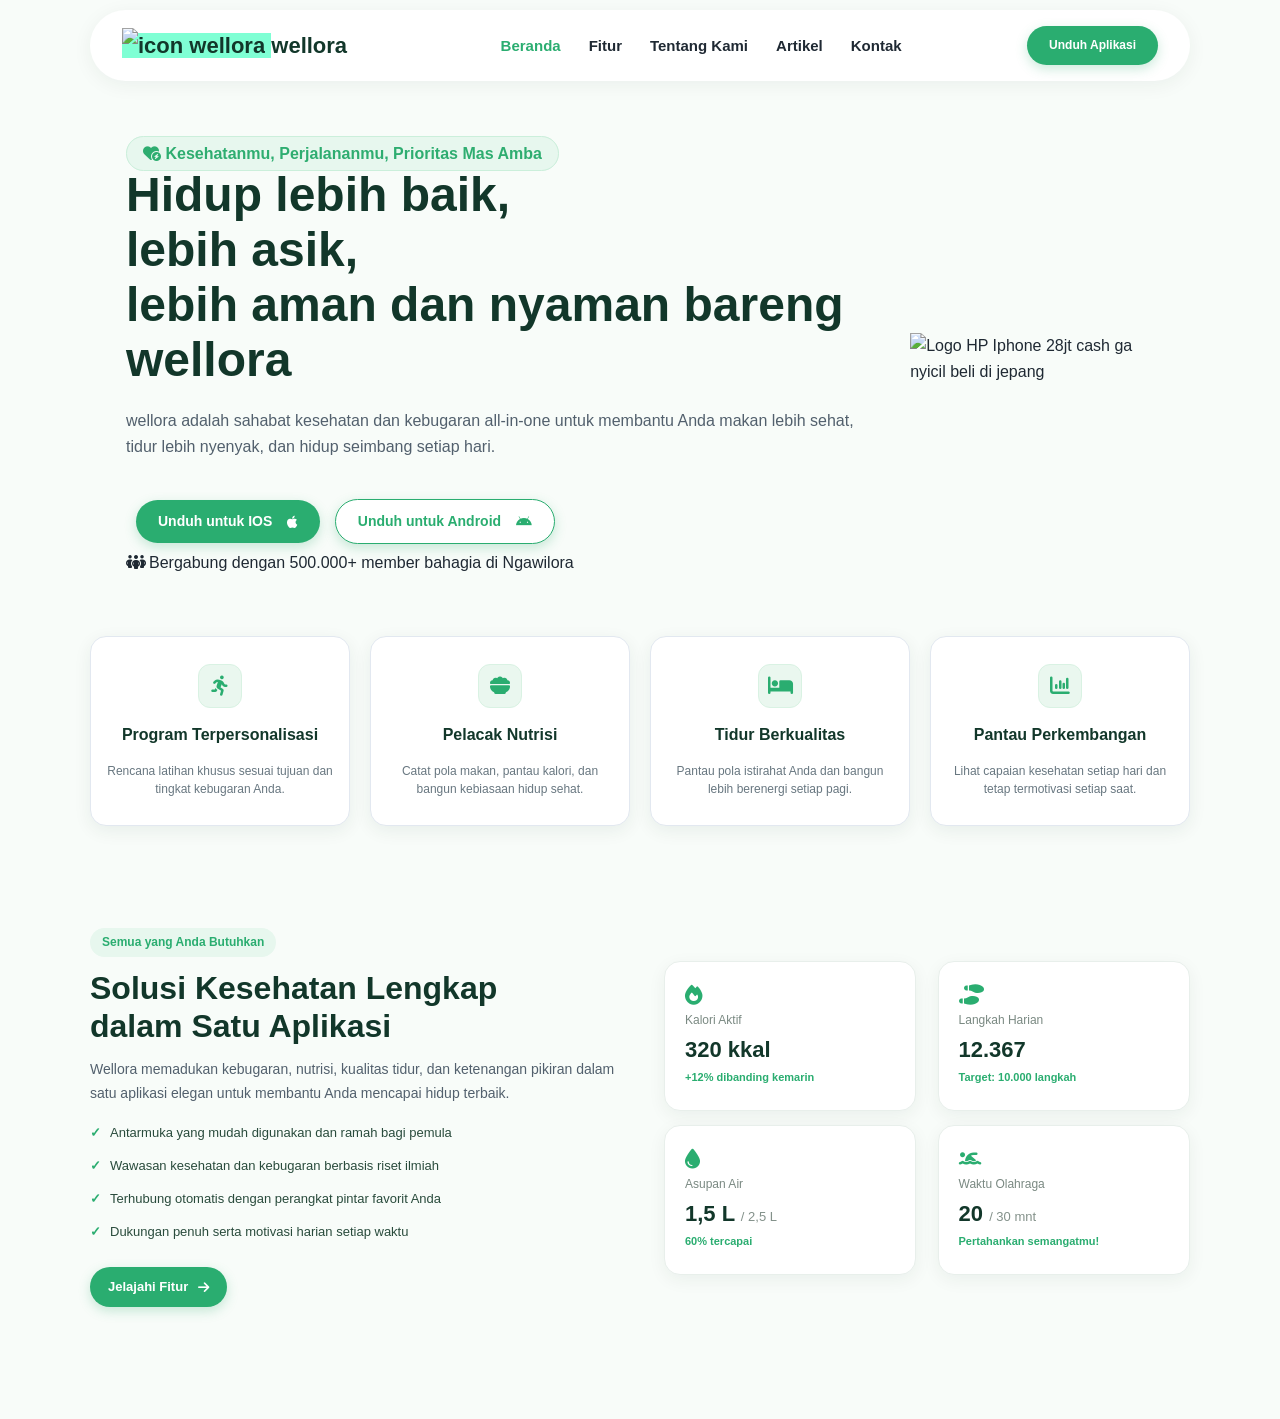
==== index.html @ 47239f1f ";" ====
<!DOCTYPE html>
<html lang="en">
<head>
    <meta charset="UTF-8">
    <meta name="viewport" content="width=device-width, initial-scale=1.0">
    <title>Document</title>
    <link rel="stylesheet" href="style.css">
    <link rel="stylesheet" href="https://cdnjs.cloudflare.com/ajax/libs/font-awesome/6.7.2/css/all.min.css" />
</head>
<body>
    <!--Header-->
    <header>
        <!--Logo-->
        <a href="#" class="nav-logo">
            <span class="nav-logo-icon" style="background-color: aquamarine;">
                <img src=".Assets\logo wellora.png" alt="icon wellora" width="30px" height="30px">
            </span>
            wellora
        <!--Menu-->
        <nav class="nav-menu">
            <a href="#" class="nav-item active">Beranda</a>
            <a href="#" class="nav-item">Fitur</a>
            <a href="#" class="nav-item">Tentang Kami</a>
            <a href="#" class="nav-item">Artikel</a>
            <a href="#" class="nav-item">Kontak</a>
        </nav>
        <!--Tombol-->
        <div class="nav-button">
            <a href="#" class="btn-unduh">Unduh Aplikasi</a>
        </div>
    </header>
    <section class="hero">
        <div class="text-hero">
          
            <span class="ambatubadge"><i class="fa-solid fa-heart-circle-bolt"></i>
                Kesehatanmu, Perjalananmu, Prioritas Mas Amba</span>

                <h1 class="ambatujudul">Hidup lebih baik, <br> lebih asik,<br> lebih aman dan nyaman bareng wellora</h1>

                <p class="ambatudesc">wellora adalah sahabat kesehatan dan kebugaran all-in-one untuk membantu Anda makan lebih sehat, tidur
lebih nyenyak, dan hidup seimbang setiap hari.</p>
        <div class="ambatubutton">
            <a href="#" class="ambatucon">Unduh untuk IOS <i class="fa-brands fa-apple"></i></a> 
            <a href="#" class="ambatuphone">Unduh untuk Android <i class="fa-brands fa-android"></i></a>
        </div>

        <div class="tagline">
            <i class="fa-solid fa-people-group" style="margin-right: 3px;"></i>Bergabung dengan 500.000+ member bahagia di Ngawilora 
        </div>

        </div>

        <div class="gambar-hero">
            <img src=".Assets\mobile.png" alt="Logo HP Iphone 28jt cash ga nyicil beli di jepang" class="gambar">
        </div>
    </section>

    <section class="ambafitur">
        <div class="card">
            <span class="card-icon"><i class="fa-solid fa-person-running" aria-hidden="true"></i></span>
            <h2>Program Terpersonalisasi</h2>
            <p>Rencana latihan khusus sesuai tujuan dan tingkat kebugaran Anda.</p>
        </div>
        <div class="card">
            <span class="card-icon"><i class="fa-solid fa-bowl-food" aria-hidden="true"></i></span>
            <h2>Pelacak Nutrisi</h2>
            <p>Catat pola makan, pantau kalori, dan bangun kebiasaan hidup sehat.</p>
        </div>
        <div class="card">
            <span class="card-icon"><i class="fa-solid fa-bed" aria-hidden="true"></i></span>
            <h2>Tidur Berkualitas</h2>
            <p>Pantau pola istirahat Anda dan bangun lebih berenergi setiap pagi.</p>
        </div>
        <div class="card">
            <span class="card-icon"><i class="fa-solid fa-chart-column" aria-hidden="true"></i></span>
            <h2>Pantau Perkembangan</h2>
            <p>Lihat capaian kesehatan setiap hari dan tetap termotivasi setiap saat.</p>
        </div>
    </section>

    <section class="solusi">
        <div class="solusi-copy">
            <span class="solusi-badge">Semua yang Anda Butuhkan</span>
            <h2>Solusi Kesehatan Lengkap dalam Satu Aplikasi</h2>
            <p class="solusi-desc">Wellora memadukan kebugaran, nutrisi, kualitas tidur, dan ketenangan pikiran dalam satu aplikasi elegan untuk membantu Anda mencapai hidup terbaik.</p>
            <ul class="solusi-list">
                <li>Antarmuka yang mudah digunakan dan ramah bagi pemula</li>
                <li>Wawasan kesehatan dan kebugaran berbasis riset ilmiah</li>
                <li>Terhubung otomatis dengan perangkat pintar favorit Anda</li>
                <li>Dukungan penuh serta motivasi harian setiap waktu</li>
            </ul>
            <a href="#" class="solusi-button">Jelajahi Fitur <i class="fa-solid fa-arrow-right" aria-hidden="true"></i></a>
        </div>
        <div class="amba-grid">
            <article class="amba-card">
                <i class="fa-solid fa-fire"></i>
                <span class="stat-label">Kalori Aktif</span>
                <strong>320 kkal</strong>
                <span class="stat-note">+12% dibanding kemarin</span>
            </article>
            <article class="amba-card">
                <i class="fa-solid fa-shoe-prints stat-icon" aria-hidden="true"></i>
                <span class="stat-label">Langkah Harian</span>
                <strong>12.367</strong>
                <span class="stat-note">Target: 10.000 langkah</span>
            </article>
            <article class="amba-card">
                <i class="fa-solid fa-droplet stat-icon" aria-hidden="true"></i>
                <span class="stat-label">Asupan Air</span>
                <strong>1,5 L <small>/ 2,5 L</small></strong>
                <span class="stat-note">60% tercapai</span>
            </article>
            <article class="amba-card">
                <i class="fa-solid fa-person-swimming stat-icon" aria-hidden="true"></i>
                <span class="stat-label">Waktu Olahraga</span>
                <strong>20 <small>/ 30 mnt</small></strong>
                <span class="stat-note">Pertahankan semangatmu!</span>
            </article>
        </div>
    </section>

    <section class="Tentangkami">

    </section>
</body>
</html>
---- style.css ----
*{
    box-sizing: border-box;
    margin: 0;
    padding: 0;
}

body{
    font-family: 'Segoe UI', Tahoma, Geneva, Verdana, sans-serif;
    background-color: #f8fcf9;
    color: #1f2933;
    line-height: 1.6;
}

header{
    width: 90%;
    max-width: 1100px ;
    background-color: white;
    border-radius: 40px;
    box-shadow: 0 4px 20px rgba(18, 55, 42, 0.06);
    margin: 10px auto 30px auto;;
    display: flex;
    justify-content: space-between;
    padding: 16px 32px;
    align-items: center;
}

.nav-logo {
    font-size: 22px;
    font-weight: 800;
    color: #12372a;
    text-decoration: none;
}

.nav-menu {
    display: flex;
    align-items: center;
    gap: 28px;
}

.nav-item {
    color: #1f2933;
    font-weight: 600;
    font-size: 15px;
    text-decoration: none;
}

.nav-item:hover, .nav-item.active {
    color: #2aad70;
    transition: color 0.2s ease;

}

.btn-unduh {
    background-color: #2aad70;
    padding: 10px 22px;
    border-radius: 25px;
    color: white ;
    text-decoration: none;
    font-weight: 700;
    font-size: 12px;
    display: flex;
    align-items: center;
    box-shadow: 0 4px 12px rgba(46, 173, 112, 0.25);
    
}

.btn-unduh:hover {
    background-color: #248c5a;
    transform: translateY(-2px);
    transition: transform 0.2s ease;
}

.hero {
    display: flex;
    width: 90% ;
    max-width: 1100px ;
    margin: auto;
    padding: 36px;
    justify-content: space-between;
    align-items: center;
    gap: 40px;
    padding-top: 30px;
    padding-bottom: 60px;
    
}



.gambar {
    width: 100%;
    max-width: 480px;
    height: auto;
}

.ambatubadge {
    background-color: #e7f7ee;
    color: #2ead70;
    border-radius: 20px;
    padding: 8px 16px;
    font-weight: 700;
    border: 1px solid #cbefdb;
     
}

.ambatujudul {
    font-weight: 800;
    color: #12372a;
    font-size: 48px;
    line-height: 1.15;
    margin-bottom: 20px;
    
}

.ambatudesc {
    font-size: 16px;
    color: #52606d;
    line-height: 1.65;
    margin-bottom: 30px;
}

.ambatucon {
    background-color: #2aad70;
    padding: 10px 22px;
    border-radius: 25px;
    color: white ;
    text-decoration: none;
    font-weight: 700;
    font-size: 14px;
    align-items: center;
    box-shadow: 0 4px 12px rgba(46, 173, 112, 0.25);
    gap: 15px;
    margin: 10px;
    display: inline-flex;
    transition: background-color 0.2s ease;
}

.ambatucon:hover {
    background-color: #248c5a;
    transform: translateY(-3px);
    box-shadow: 0 7px 16px rgba(46, 173, 112, 0.3);
}

.ambatuphone {
    background-color: white ;
    padding: 10px 22px;
    border-radius: 25px;
    color: #2aad70 ;
    text-decoration: none;
    font-weight: 700;
    font-size: 14px;
    align-items: center;
    box-shadow: 0 4px 12px rgba(46, 173, 112, 0.25);
    border: 1px solid #2aad70;
    gap: 15px;
    display: inline-flex;
    transition: background-color 0.2s ease;
}

.ambatuphone:hover {
    background-color: #cbefdb;
    transform: translateY(-3px);
    box-shadow: 0 7px 16px rgba(46, 173, 112, 0.2);
}

.ambatubutton {
    height: 60px;
    
}

.ambafitur{
    display: flex;
    align-items: center;
    justify-content: center;
    flex-wrap: nowrap;
    gap: 20px;
    width: 90%;
    max-width: 1100px;
    margin: 0 auto 60px;
}

.card {
    display: flex;
  flex-direction: column;
  align-items: center;
  justify-content: center;
  width: 25%;
  min-height: 190px;
  padding: 20px 16px;
  background-color: #ffffff;
  border: 1px solid #e2e8f0;
  border-radius: 16px;
  box-shadow: 0 5px 18px rgba(18, 55, 42, 0.07);
  gap: 16px;
  color: #12372a;
  text-align: center;
  transition: transform 0.2s ease;
}

.card:hover{
    background-color: #ffffff;
    transform: translateY(-4px);
    box-shadow: 0 10px 24px rgba(18, 55, 42, 0.12);
}

.card h2 {
    font-size: 16px;
    line-height: 1.35;
}

.card p {
    color: #687780;
    font-size: 12px;
    line-height: 1.5;
}

.card-icon {
    display: grid;
    place-items: center;
    width: 44px;
    height: 44px;
    border: 1px solid #d9f2e3;
    border-radius: 12px;
    color: #2aad70;
    font-size: 20px;
    background-color: #eaf7ef;
}

.solusi {
    display: flex;
    justify-content: space-between;
    align-items: center;
    gap: 48px;
    width: 90%;
    max-width: 1100px;
    margin: 0 auto 70px;
    padding: 42px 0;
}

.solusi-copy {
    width: 48%;
}

.solusi-badge {
    display: inline-block;
    margin-bottom: 12px;
    padding: 5px 12px;
    border-radius: 20px;
    background: #e7f7ee;
    color: #2aad70;
    font-size: 12px;
    font-weight: 700;
}

.solusi-copy h2 {
    max-width: 480px;
    margin-bottom: 12px;
    color: #12372a;
    font-size: 32px;
    line-height: 1.2;
}

.solusi-desc {
    margin-bottom: 18px;
    color: #52606d;
    font-size: 14px;
    line-height: 1.7;
}

.solusi-list {
    display: flex;
    flex-direction: column;
    gap: 12px;
    margin-bottom: 24px;
    padding: 0;
    color: #294b3c;
    font-size: 13px;
    list-style: none;
}

.solusi-list li::before {
    content: "✓";
    margin-right: 9px;
    color: #2aad70;
    font-weight: 800;
}

.solusi-button {
    display: inline-flex;
    align-items: center;
    gap: 10px;
    padding: 10px 18px;
    border-radius: 24px;
    background: #2aad70;
    box-shadow: 0 4px 12px rgba(46, 173, 112, 0.25);
    color: #fff;
    font-size: 13px;
    font-weight: 700;
    text-decoration: none;
    transition: background-color 0.2s ease, transform 0.2s ease;
}

.solusi-button:hover {
    transform: translateY(-2px);
    background: #248c5a;
}

.amba-grid {
    display: flex;
    flex-wrap: wrap;
    justify-content: space-between;
    gap: 14px;
    width: 48%;
}

.amba-card {
    display: flex;
    min-height: 150px;
    flex-direction: column;
    align-items: flex-start;
    justify-content: center;
    gap: 6px;
    padding: 20px;
    border: 1px solid #e8efeb;
    border-radius: 16px;
    background: #fff;
    box-shadow: 0 5px 18px rgba(18, 55, 42, 0.06);
    width: 48%;
    color: #7a8982;
    font-size: 12px;
    transition: transform 0.2s ease;
}

.amba-card i {
    color: #2aad70;
    font-size: 20px;
}

.amba-card strong {
    color: #12372a;
    font-size: 22px;
    line-height: 1.25;
}

.amba-card strong small {
    color: #83918a;
    font-size: 13px;
    font-weight: 500;
}

.amba-card strong + span {
    color: #2aad70;
    font-size: 11px;
    font-weight: 600;
}

.amba-card:hover {
    background-color: #ffffff;
    transform: translateY(-4px);
    box-shadow: 0 10px 24px rgba(18, 55, 42, 0.12);
}
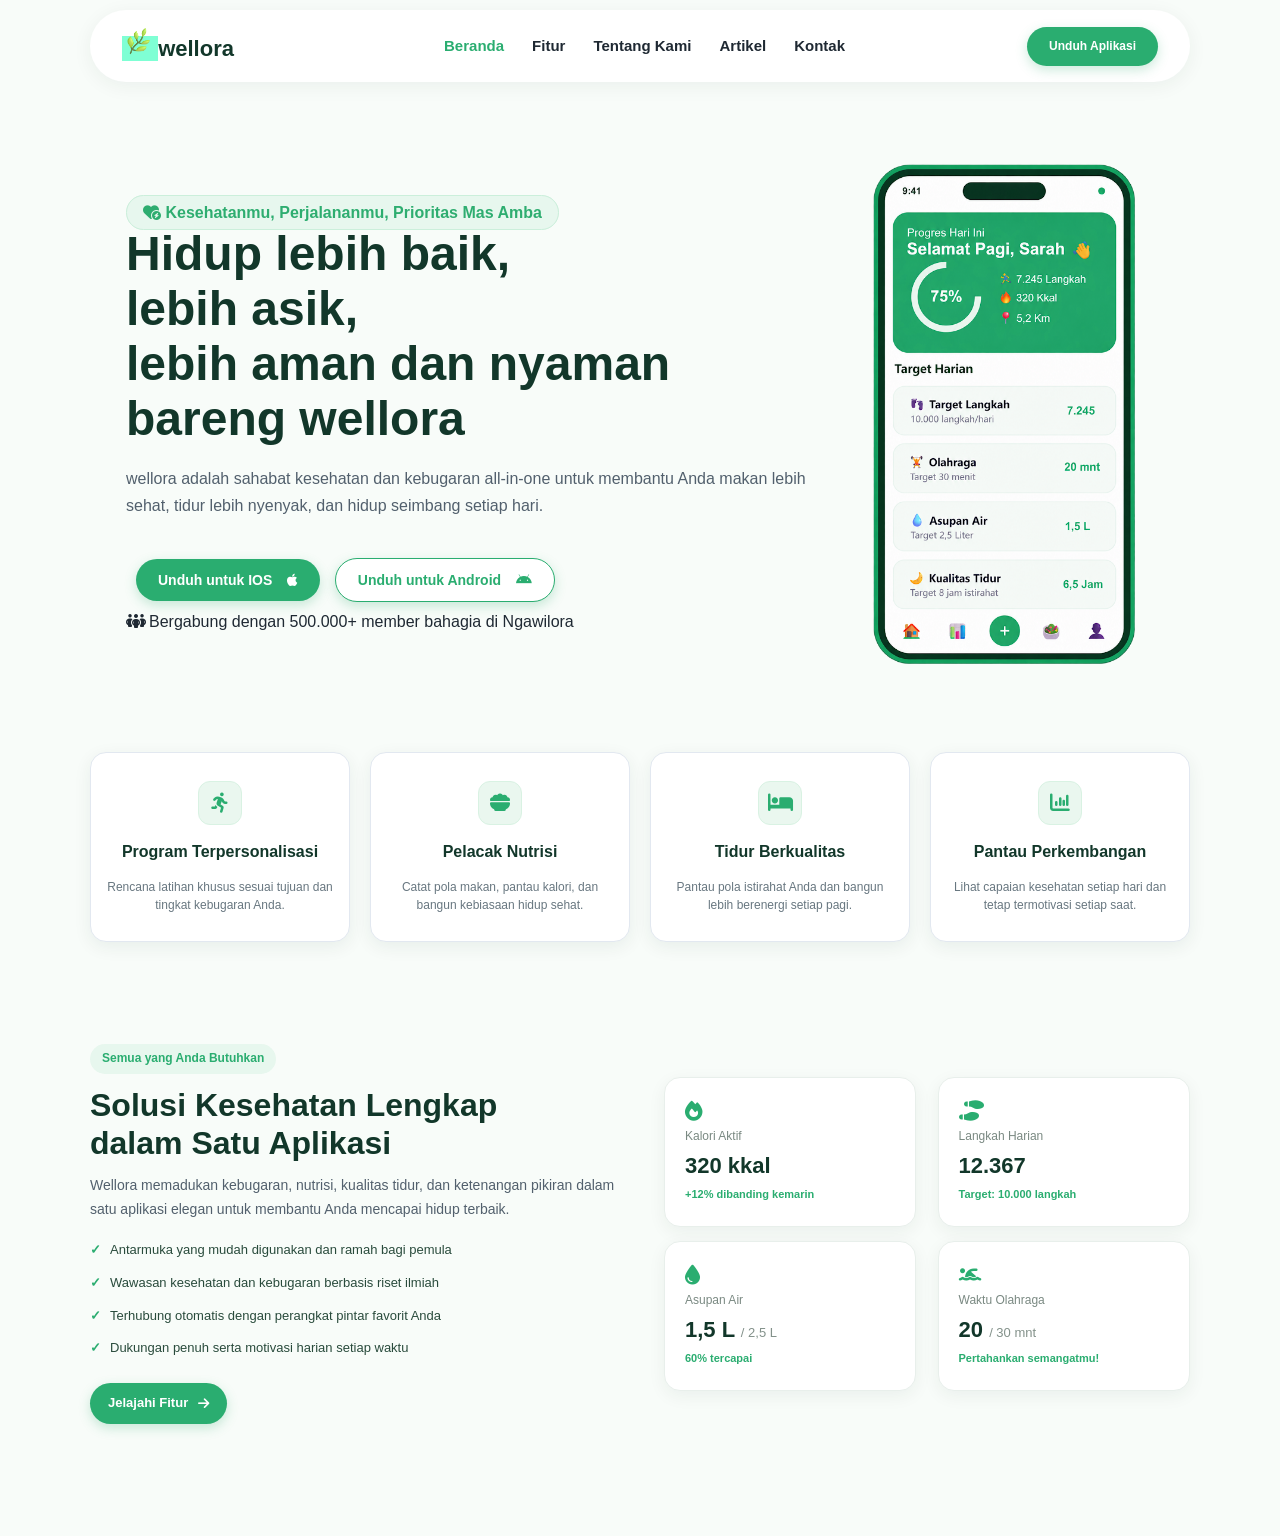
==== commit 613e2bc2: ";" ====
--- a/index.html
+++ b/index.html
@@ -13,7 +13,7 @@
         <!--Logo-->
         <a href="#" class="nav-logo">
             <span class="nav-logo-icon" style="background-color: aquamarine;">
-                <img src=".Assets\logo wellora.png" alt="icon wellora" width="30px" height="30px">
+                <img src="Assets\logo wellora.png" alt="icon wellora" width="30px" height="30px">
             </span>
             wellora
         <!--Menu-->
@@ -51,7 +51,7 @@
         </div>
 
         <div class="gambar-hero">
-            <img src=".Assets\mobile.png" alt="Logo HP Iphone 28jt cash ga nyicil beli di jepang" class="gambar">
+            <img src="Assets\mobile.png" alt="Logo HP Iphone 28jt cash ga nyicil beli di jepang" class="gambar">
         </div>
     </section>
 
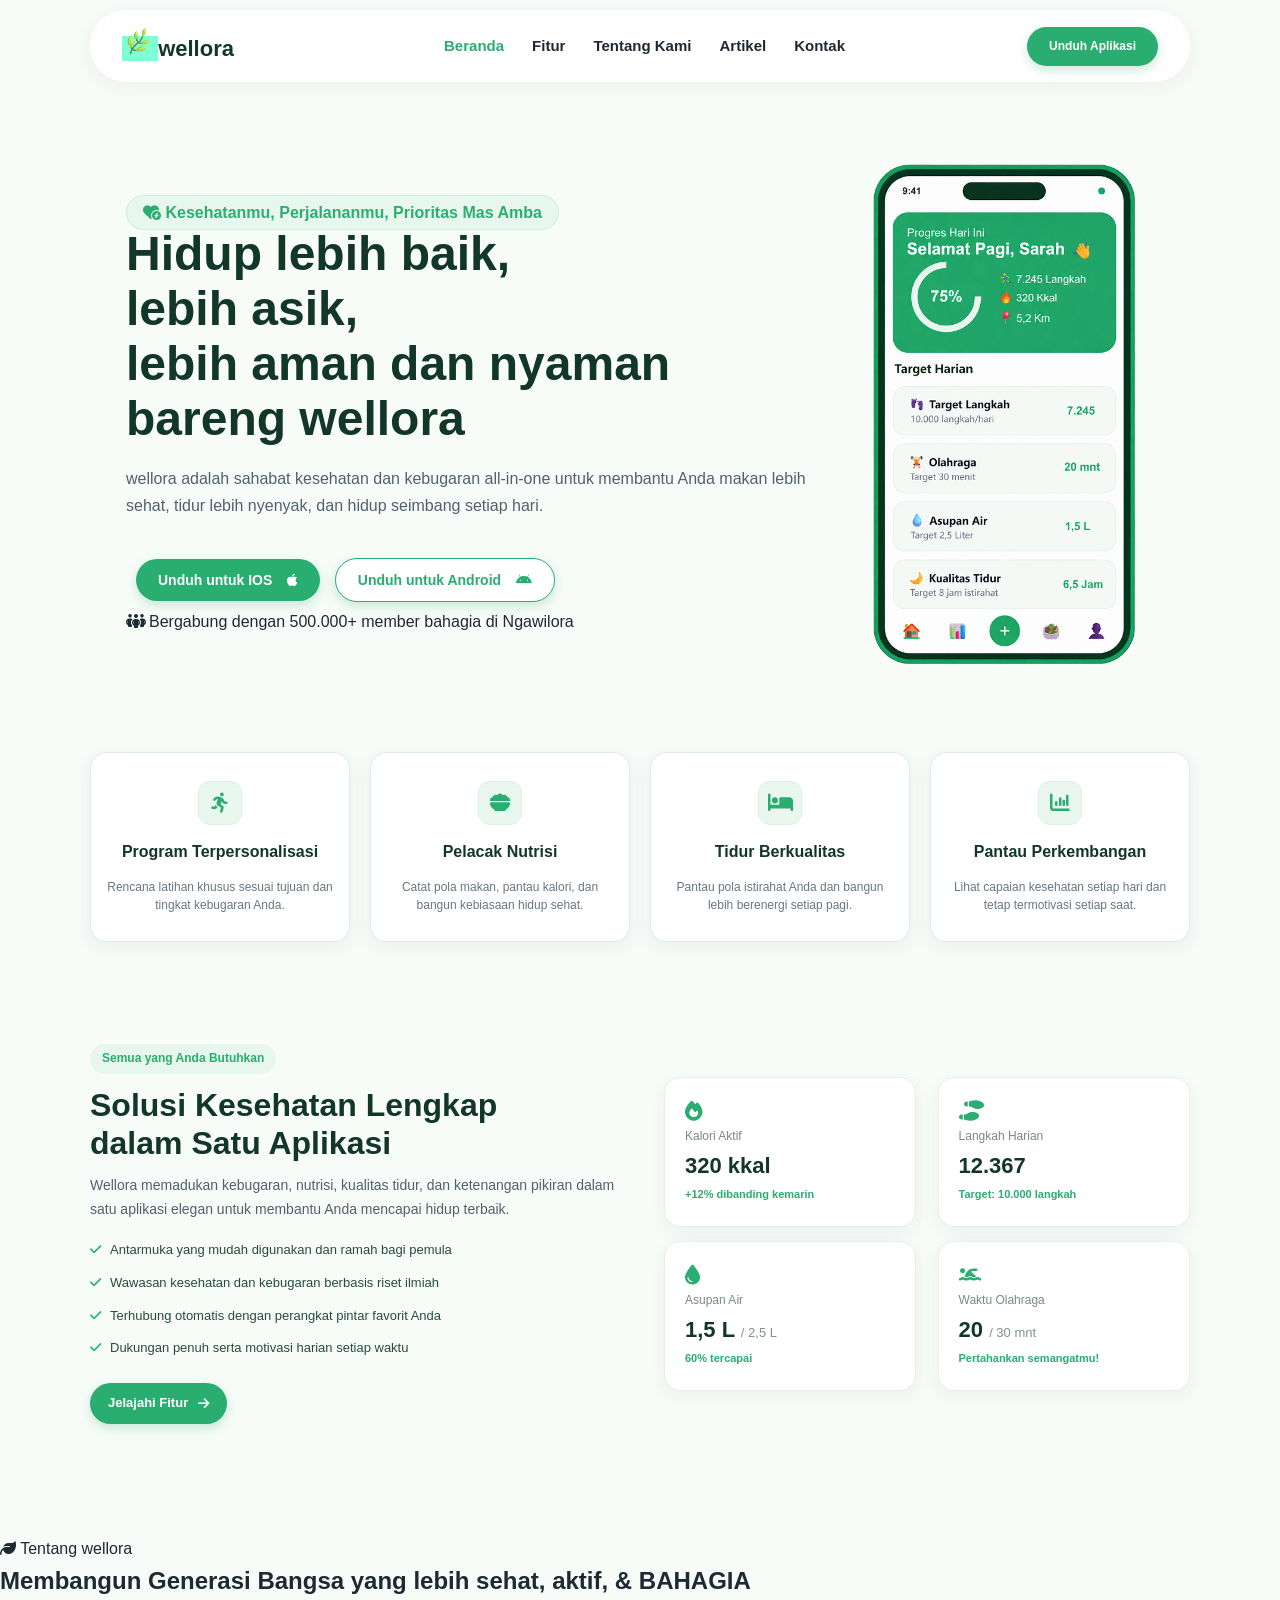
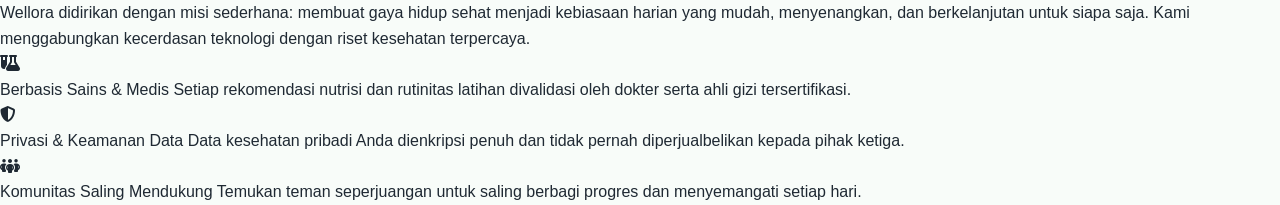
==== commit ed61be3c: ";" ====
--- a/index.html
+++ b/index.html
@@ -84,10 +84,10 @@
             <h2>Solusi Kesehatan Lengkap dalam Satu Aplikasi</h2>
             <p class="solusi-desc">Wellora memadukan kebugaran, nutrisi, kualitas tidur, dan ketenangan pikiran dalam satu aplikasi elegan untuk membantu Anda mencapai hidup terbaik.</p>
             <ul class="solusi-list">
-                <li>Antarmuka yang mudah digunakan dan ramah bagi pemula</li>
-                <li>Wawasan kesehatan dan kebugaran berbasis riset ilmiah</li>
-                <li>Terhubung otomatis dengan perangkat pintar favorit Anda</li>
-                <li>Dukungan penuh serta motivasi harian setiap waktu</li>
+                <li><i class="fa-solid fa-check"></i>Antarmuka yang mudah digunakan dan ramah bagi pemula</li>
+                <li><i class="fa-solid fa-check"></i>Wawasan kesehatan dan kebugaran berbasis riset ilmiah</li>
+                <li><i class="fa-solid fa-check"></i>Terhubung otomatis dengan perangkat pintar favorit Anda</li>
+                <li><i class="fa-solid fa-check"></i>Dukungan penuh serta motivasi harian setiap waktu</li>
             </ul>
             <a href="#" class="solusi-button">Jelajahi Fitur <i class="fa-solid fa-arrow-right" aria-hidden="true"></i></a>
         </div>
@@ -119,8 +119,45 @@
         </div>
     </section>
 
-    <section class="Tentangkami">
+    <section class="about">
+        <div class="about-kiri">
+            <span class="badge">
+               <i class="fa-solid fa-leaf"></i> Tentang wellora
+            </span>
+            <h2 class="about-title">Membangun Generasi Bangsa yang lebih sehat, aktif, & BAHAGIA</h2>
+            <p class="desc">Wellora didirikan dengan misi sederhana: membuat gaya hidup sehat menjadi kebiasaan harian yang mudah, menyenangkan, dan berkelanjutan untuk siapa saja. Kami menggabungkan kecerdasan teknologi dengan riset kesehatan terpercaya. </p>
+            <div class="about-values">
+                <div class="value-item">
+                    <div class="value-icon"><i class="fa-solid fa-flask-vial"></i></div>
+                    <div class="value-text">
+                        Berbasis Sains & Medis
+Setiap rekomendasi nutrisi dan rutinitas latihan divalidasi oleh dokter serta ahli gizi tersertifikasi.
 
+                    </div>
+                </div>
+
+                <!--2-->
+                 <div class="value-item">
+                    <div class="value-icon"><i class="fa-solid fa-shield-halved"></i></i></div>
+                    <div class="value-text">
+                        Privasi & Keamanan Data
+Data kesehatan pribadi Anda dienkripsi penuh dan tidak pernah diperjualbelikan kepada pihak
+                        ketiga.
+                    </div>
+                </div>
+
+                 <!--3-->
+                 <div class="value-item">
+                    <div class="value-icon"><i class="fa-solid fa-people-group"></i></i></div>
+                    <div class="value-text">
+                        Komunitas Saling Mendukung
+Temukan teman seperjuangan untuk saling berbagi progres dan menyemangati setiap hari.
+                    </div>
+                </div>
+
+            </div>
+        </div>
+        <div class="about-kanan"></div>
     </section>
 </body>
 </html>
--- a/style.css
+++ b/style.css
@@ -277,8 +277,7 @@
     list-style: none;
 }
 
-.solusi-list li::before {
-    content: "✓";
+.solusi-list i {
     margin-right: 9px;
     color: #2aad70;
     font-weight: 800;
@@ -359,6 +358,8 @@
     box-shadow: 0 10px 24px rgba(18, 55, 42, 0.12);
 }
 
-
-
-
+.value-item {
+    
+}
+
+
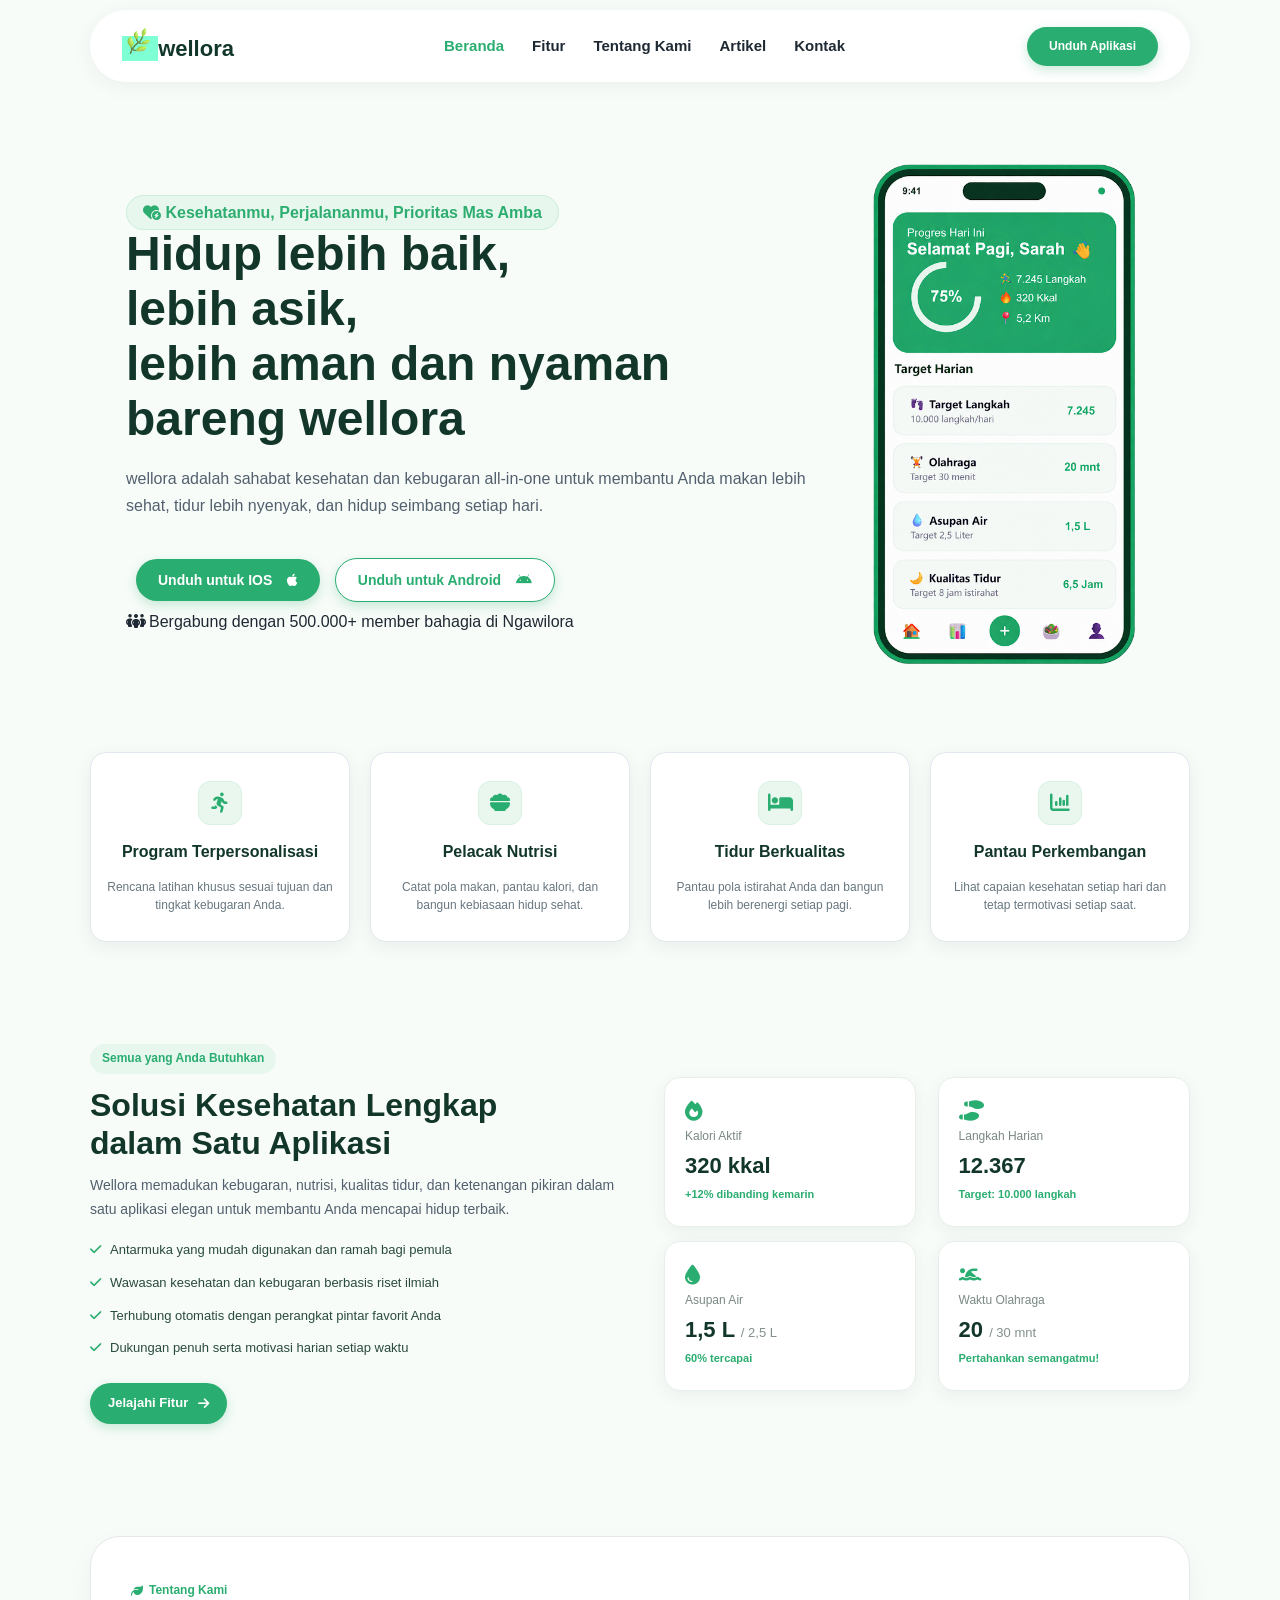
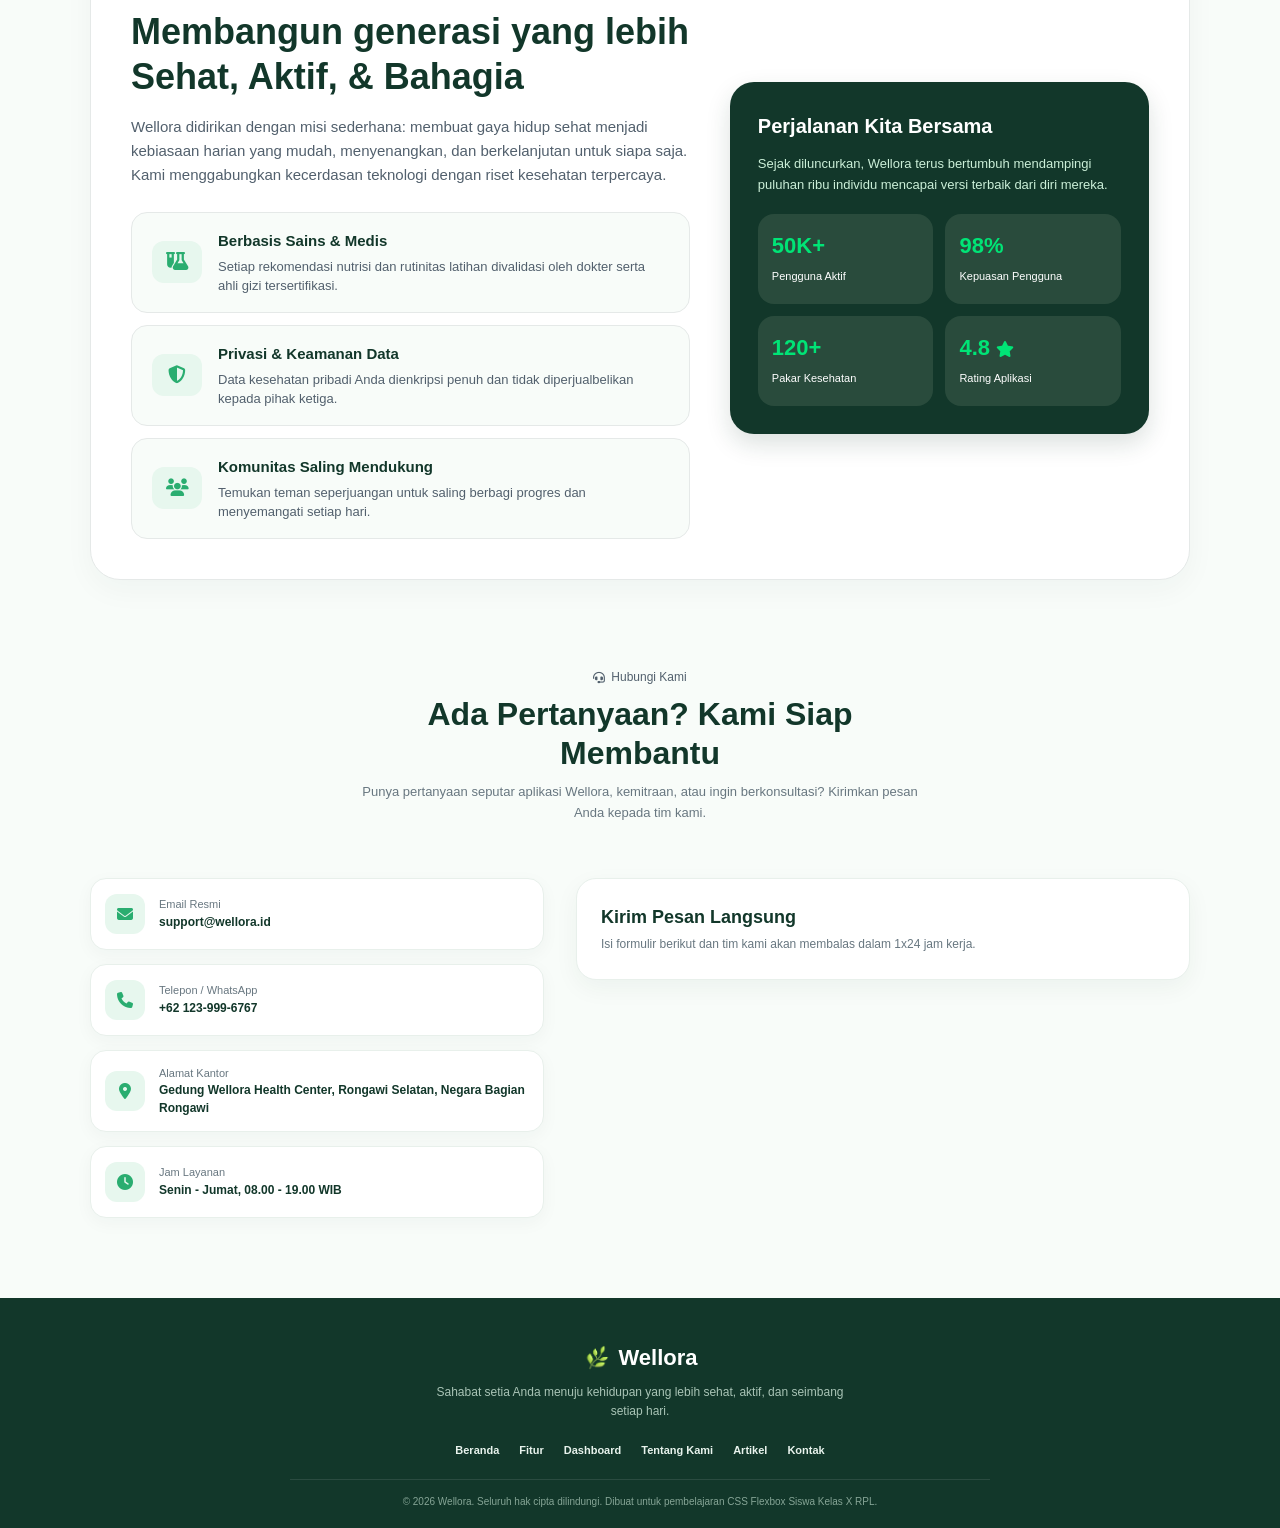
==== commit b57dff80: ":" ====
--- a/index.html
+++ b/index.html
@@ -121,43 +121,108 @@
 
     <section class="about">
         <div class="about-kiri">
-            <span class="badge">
-               <i class="fa-solid fa-leaf"></i> Tentang wellora
+            <span class="about-badge">
+                <i class="fa-solid fa-leaf" aria-hidden="true"></i> Tentang Kami
             </span>
-            <h2 class="about-title">Membangun Generasi Bangsa yang lebih sehat, aktif, & BAHAGIA</h2>
-            <p class="desc">Wellora didirikan dengan misi sederhana: membuat gaya hidup sehat menjadi kebiasaan harian yang mudah, menyenangkan, dan berkelanjutan untuk siapa saja. Kami menggabungkan kecerdasan teknologi dengan riset kesehatan terpercaya. </p>
+            <h2 class="about-title">Membangun generasi yang lebih Sehat, Aktif, &amp; Bahagia</h2>
+            <p class="about-desc">
+                Wellora didirikan dengan misi sederhana: membuat gaya hidup sehat menjadi kebiasaan harian yang mudah, menyenangkan, dan berkelanjutan untuk siapa saja. Kami menggabungkan kecerdasan teknologi dengan riset kesehatan terpercaya.
+            </p>
             <div class="about-values">
                 <div class="value-item">
-                    <div class="value-icon"><i class="fa-solid fa-flask-vial"></i></div>
+                    <div class="value-icon"><i class="fa-solid fa-flask-vial" aria-hidden="true"></i></div>
                     <div class="value-text">
-                        Berbasis Sains & Medis
-Setiap rekomendasi nutrisi dan rutinitas latihan divalidasi oleh dokter serta ahli gizi tersertifikasi.
-
-                    </div>
-                </div>
-
-                <!--2-->
-                 <div class="value-item">
-                    <div class="value-icon"><i class="fa-solid fa-shield-halved"></i></i></div>
+                        <div class="value-title">Berbasis Sains &amp; Medis</div>
+                        <div class="value-desc">Setiap rekomendasi nutrisi dan rutinitas latihan divalidasi oleh dokter serta ahli gizi tersertifikasi.</div>
+                    </div>
+                </div>
+                <div class="value-item">
+                    <div class="value-icon"><i class="fa-solid fa-shield-halved" aria-hidden="true"></i></div>
                     <div class="value-text">
-                        Privasi & Keamanan Data
-Data kesehatan pribadi Anda dienkripsi penuh dan tidak pernah diperjualbelikan kepada pihak
-                        ketiga.
-                    </div>
-                </div>
-
-                 <!--3-->
-                 <div class="value-item">
-                    <div class="value-icon"><i class="fa-solid fa-people-group"></i></i></div>
+                        <div class="value-title">Privasi &amp; Keamanan Data</div>
+                        <div class="value-desc">Data kesehatan pribadi Anda dienkripsi penuh dan tidak diperjualbelikan kepada pihak ketiga.</div>
+                    </div>
+                </div>
+                <div class="value-item">
+                    <div class="value-icon"><i class="fa-solid fa-users" aria-hidden="true"></i></div>
                     <div class="value-text">
-                        Komunitas Saling Mendukung
-Temukan teman seperjuangan untuk saling berbagi progres dan menyemangati setiap hari.
-                    </div>
-                </div>
-
-            </div>
-        </div>
-        <div class="about-kanan"></div>
-    </section>
+                        <div class="value-title">Komunitas Saling Mendukung</div>
+                        <div class="value-desc">Temukan teman seperjuangan untuk saling berbagi progres dan menyemangati setiap hari.</div>
+                    </div>
+                </div>
+            </div>
+        </div>
+        <div class="about-kanan">
+            <div class="box-about-kanan">
+                <h2 class="title-about-kanan">Perjalanan Kita Bersama</h2>
+                <p class="desc-about-kanan">Sejak diluncurkan, Wellora terus bertumbuh mendampingi puluhan ribu individu mencapai versi terbaik dari diri mereka.</p>
+                <div class="card-about-kanan">
+                    <div class="card-item">
+                        <div class="card-title">50K+</div>
+                        <div class="card-desc">Pengguna Aktif</div>
+                    </div>
+                    <div class="card-item">
+                        <div class="card-title">98%</div>
+                        <div class="card-desc">Kepuasan Pengguna</div>
+                    </div>
+                    <div class="card-item">
+                        <div class="card-title">120+</div>
+                        <div class="card-desc">Pakar Kesehatan</div>
+                    </div>
+                    <div class="card-item">
+                        <div class="card-title">4.8 <i class="fa-solid fa-star" aria-hidden="true"></i></div>
+                        <div class="card-desc">Rating Aplikasi</div>
+                    </div>
+                </div>
+            </div>
+        </div>
+    </section>
+
+    <section class="hubungi-kami" id="hubungi-kami">
+        <div class="contact-heading">
+            <span class="contact-badge"><i class="fa-solid fa-headset" aria-hidden="true"></i> Hubungi Kami</span>
+            <h2>Ada Pertanyaan? Kami Siap Membantu</h2>
+            <p>Punya pertanyaan seputar aplikasi Wellora, kemitraan, atau ingin berkonsultasi? Kirimkan pesan Anda kepada tim kami.</p>
+        </div>
+
+        <div class="contact-content">
+            <div class="contact-list">
+                <div class="contact-card">
+                    <span class="contact-icon"><i class="fa-solid fa-envelope" aria-hidden="true"></i></span>
+                    <div><span class="contact-label">Email Resmi</span><strong>support@wellora.id</strong></div>
+                </div>
+                <div class="contact-card">
+                    <span class="contact-icon"><i class="fa-solid fa-phone" aria-hidden="true"></i></span>
+                    <div><span class="contact-label">Telepon / WhatsApp</span><strong>+62 123-999-6767</strong></div>
+                </div>
+                <div class="contact-card">
+                    <span class="contact-icon"><i class="fa-solid fa-location-dot" aria-hidden="true"></i></span>
+                    <div><span class="contact-label">Alamat Kantor</span><strong>Gedung Wellora Health Center, Rongawi Selatan, Negara Bagian Rongawi</strong></div>
+                </div>
+                <div class="contact-card">
+                    <span class="contact-icon"><i class="fa-solid fa-clock" aria-hidden="true"></i></span>
+                    <div><span class="contact-label">Jam Layanan</span><strong>Senin - Jumat, 08.00 - 19.00 WIB</strong></div>
+                </div>
+            </div>
+
+            <div class="contact-form">
+                <h3>Kirim Pesan Langsung</h3>
+                <p>Isi formulir berikut dan tim kami akan membalas dalam 1x24 jam kerja.</p>
+            </div>
+        </div>
+    </section>
+    <footer class="site-footer">
+        <div class="footer-brand"><img src="Assets/logo wellora.png" alt="Logo Wellora"> Wellora</div>
+        <p class="footer-tagline">Sahabat setia Anda menuju kehidupan yang lebih sehat, aktif, dan seimbang setiap hari.</p>
+        <nav class="footer-nav" aria-label="Navigasi footer">
+            <button type="button">Beranda</button>
+            <button type="button">Fitur</button>
+            <button type="button">Dashboard</button>
+            <button type="button">Tentang Kami</button>
+            <button type="button">Artikel</button>
+            <button type="button">Kontak</button>
+        </nav>
+        <div class="footer-copyright">© 2026 Wellora. Seluruh hak cipta dilindungi. Dibuat untuk pembelajaran CSS Flexbox Siswa Kelas X RPL.</div>
+    </footer>
 </body>
 </html>
--- a/style.css
+++ b/style.css
@@ -70,7 +70,7 @@
     transition: transform 0.2s ease;
 }
 
-.hero {
+.hero , .about{
     display: flex;
     width: 90% ;
     max-width: 1100px ;
@@ -358,8 +358,377 @@
     box-shadow: 0 10px 24px rgba(18, 55, 42, 0.12);
 }
 
+.about {
+    display: flex;
+    align-items: center;
+    justify-content: space-between;
+    gap: 40px;
+    width: 90%;
+    max-width: 1100px;
+    margin: 0 auto 60px;
+    padding: 40px;
+    border: 1px solid #e5e9e8;
+    border-radius: 30px;
+    background: #ffffff;
+    box-shadow: 0 10px 30px rgba(18, 55, 42, 0.04);
+}
+
+.about-kiri {
+    flex: 1.2;
+    min-width: 0;
+}
+
+.about-badge {
+    display: inline-flex;
+    align-items: center;
+    gap: 6px;
+    margin-bottom: 8px;
+    color: #2aad70;
+    font-size: 12px;
+    font-weight: 700;
+}
+
+.about-title {
+    margin-bottom: 16px;
+    color: #12372a;
+    font-size: 36px;
+    font-weight: 800;
+    line-height: 1.25;
+}
+
+.about-desc {
+    margin-bottom: 25px;
+    color: #52606d;
+    font-size: 15px;
+    line-height: 1.6;
+}
+
+.about-values {
+    display: flex;
+    flex-direction: column;
+    gap: 12px;
+}
+
 .value-item {
-    
-}
-
-
+    display: flex;
+    align-items: center;
+    gap: 16px;
+    padding: 16px 20px;
+    border: 1px solid #e5e9e8;
+    border-radius: 16px;
+    background: #f8fcf9;
+}
+
+.value-icon {
+    display: flex;
+    flex: 0 0 50px;
+    width: 50px;
+    height: 42px;
+    align-items: center;
+    justify-content: center;
+    border-radius: 12px;
+    background: #e7f7ee;
+    color: #2aad70;
+    font-size: 18px;
+}
+
+.value-text {
+    min-width: 0;
+}
+
+.value-title {
+    margin-bottom: 4px;
+    color: #12372a;
+    font-size: 15px;
+    font-weight: 700;
+}
+
+.value-desc {
+    padding-bottom: 0;
+    color: #52606d;
+    font-size: 13px;
+    line-height: 1.5;
+}
+
+.about-kanan {
+    flex: 0.9;
+    min-width: 0;
+}
+
+.box-about-kanan {
+    padding: 28px;
+    border-radius: 24px;
+    background: #12372a;
+    box-shadow: 0 10px 25px rgba(18, 55, 42, 0.15);
+    color: #ffffff;
+}
+
+.title-about-kanan {
+    margin-bottom: 12px;
+    font-size: 20px;
+    font-weight: 800;
+}
+
+.desc-about-kanan {
+    margin-bottom: 18px;
+    color: #cbefd8;
+    font-size: 13px;
+    line-height: 1.6;
+}
+
+.card-about-kanan {
+    display: grid;
+    grid-template-columns: repeat(2, minmax(0, 1fr));
+    gap: 12px;
+}
+
+.card-item {
+    min-height: 90px;
+    padding: 14px;
+    border-radius: 16px;
+    background: #294b3c;
+    transition: transform 0.2s ease, background-color 0.2s ease, box-shadow 0.2s ease;
+}
+
+.card-item:hover {
+    transform: translateY(-4px);
+    background: #315c49;
+    box-shadow: 0 8px 18px rgba(0, 0, 0, 0.16);
+}
+
+.card-title {
+    margin-bottom: 5px;
+    color: #00e476;
+    font-size: 22px;
+    font-weight: 800;
+}
+
+.card-title .fa-star {
+    font-size: 16px;
+}
+
+.card-desc {
+    color: #ffffff;
+    font-size: 11px;
+}
+
+.hubungi-kami {
+    width: 90%;
+    max-width: 1100px;
+    margin: 20px auto 80px;
+    padding: 24px 0 0;
+}
+
+.contact-heading {
+    max-width: 580px;
+    margin: 0 auto 54px;
+    text-align: center;
+}
+
+.contact-badge {
+    display: inline-flex;
+    align-items: center;
+    gap: 6px;
+    margin-bottom: 8px;
+    color: #52606d;
+    font-size: 12px;
+}
+
+.contact-heading h2 {
+    margin-bottom: 10px;
+    color: #12372a;
+    font-size: 32px;
+    font-weight: 800;
+    line-height: 1.2;
+}
+
+.contact-heading p {
+    color: #687780;
+    font-size: 13px;
+    line-height: 1.6;
+}
+
+.contact-content {
+    display: grid;
+    grid-template-columns: 0.85fr 1.15fr;
+    align-items: start;
+    gap: 32px;
+}
+
+.contact-list {
+    display: flex;
+    flex-direction: column;
+    gap: 14px;
+}
+
+.contact-card {
+    display: flex;
+    min-height: 72px;
+    align-items: center;
+    gap: 14px;
+    padding: 14px;
+    border: 1px solid #e8f0eb;
+    border-radius: 16px;
+    background: #ffffff;
+    box-shadow: 0 5px 18px rgba(18, 55, 42, 0.04);
+}
+
+.contact-icon {
+    display: grid;
+    flex: 0 0 40px;
+    width: 40px;
+    height: 40px;
+    place-items: center;
+    border-radius: 12px;
+    background: #e7f7ee;
+    color: #2aad70;
+}
+
+.contact-card div {
+    display: flex;
+    min-width: 0;
+    flex-direction: column;
+}
+
+.contact-label {
+    color: #687780;
+    font-size: 11px;
+}
+
+.contact-card strong {
+    color: #12372a;
+    font-size: 12px;
+    line-height: 1.45;
+}
+
+.contact-form {
+    display: flex;
+    flex-direction: column;
+    gap: 14px;
+    padding: 24px;
+    border: 1px solid #e8f0eb;
+    border-radius: 20px;
+    background: #ffffff;
+    box-shadow: 0 8px 24px rgba(18, 55, 42, 0.05);
+}
+
+.contact-form h3 {
+    margin-bottom: -10px;
+    color: #12372a;
+    font-size: 18px;
+}
+
+.contact-form p {
+    color: #687780;
+    font-size: 12px;
+}
+
+.contact-form label {
+    display: flex;
+    flex-direction: column;
+    gap: 6px;
+    color: #12372a;
+    font-size: 11px;
+    font-weight: 700;
+}
+
+.form-row {
+    display: grid;
+    grid-template-columns: repeat(2, minmax(0, 1fr));
+    gap: 12px;
+}
+.contact-form textarea {
+    width: 100%;
+    padding: 11px 12px;
+    border: 1px solid #e5eee8;
+    border-radius: 10px;
+    outline: none;
+    background: #f8fcf9;
+    color: #1f2933;
+    font-size: 11px;
+    font-weight: 400;
+}
+
+.contact-form {
+    min-height: 96px;
+    resize: vertical;
+}
+
+.contact-form button {
+    display: flex;
+    min-height: 42px;
+    align-items: center;
+    justify-content: center;
+    gap: 8px;
+    border: 0;
+    border-radius: 24px;
+    background: #2aad70;
+    box-shadow: 0 2px 12px rgba(46, 173, 112, 0.25);
+    color: #ffffff;
+    font-size: 12px;
+    font-weight: 700;
+    transition: background-color 0.2s ease, transform 0.2s ease;
+}
+
+.contact-form button:hover {
+    transform: translateY(-2px);
+    background: #248c5a;
+}
+
+.site-footer {
+    padding: 42px 5% 18px;
+    background: #12372a;
+    color: #ffffff;
+    text-align: center;
+}
+
+.footer-brand {
+    display: flex;
+    align-items: center;
+    justify-content: center;
+    gap: 8px;
+    margin-bottom: 8px;
+    font-size: 22px;
+    font-weight: 800;
+}
+
+.footer-brand img {
+    width: 28px;
+    height: 28px;
+    object-fit: contain;
+}
+
+.footer-tagline {
+    max-width: 420px;
+    margin: 0 auto 20px;
+    color: #a9c4b6;
+    font-size: 12px;
+}
+
+.footer-nav {
+    display: flex;
+    flex-wrap: wrap;
+    justify-content: center;
+    gap: 20px;
+    margin-bottom: 20px;
+}
+
+.footer-nav button {
+    padding: 0;
+    border: 0;
+    background: none;
+    color: #e8f3ed;
+    cursor: default;
+    font: inherit;
+    font-size: 11px;
+    font-weight: 600;
+}
+.footer-copyright {
+    max-width: 700px;
+    margin: 0 auto;
+    padding-top: 14px;
+    border-top: 1px solid rgba(255, 255, 255, 0.1);
+    color: #86a596;
+    font-size: 10px;
+}
+
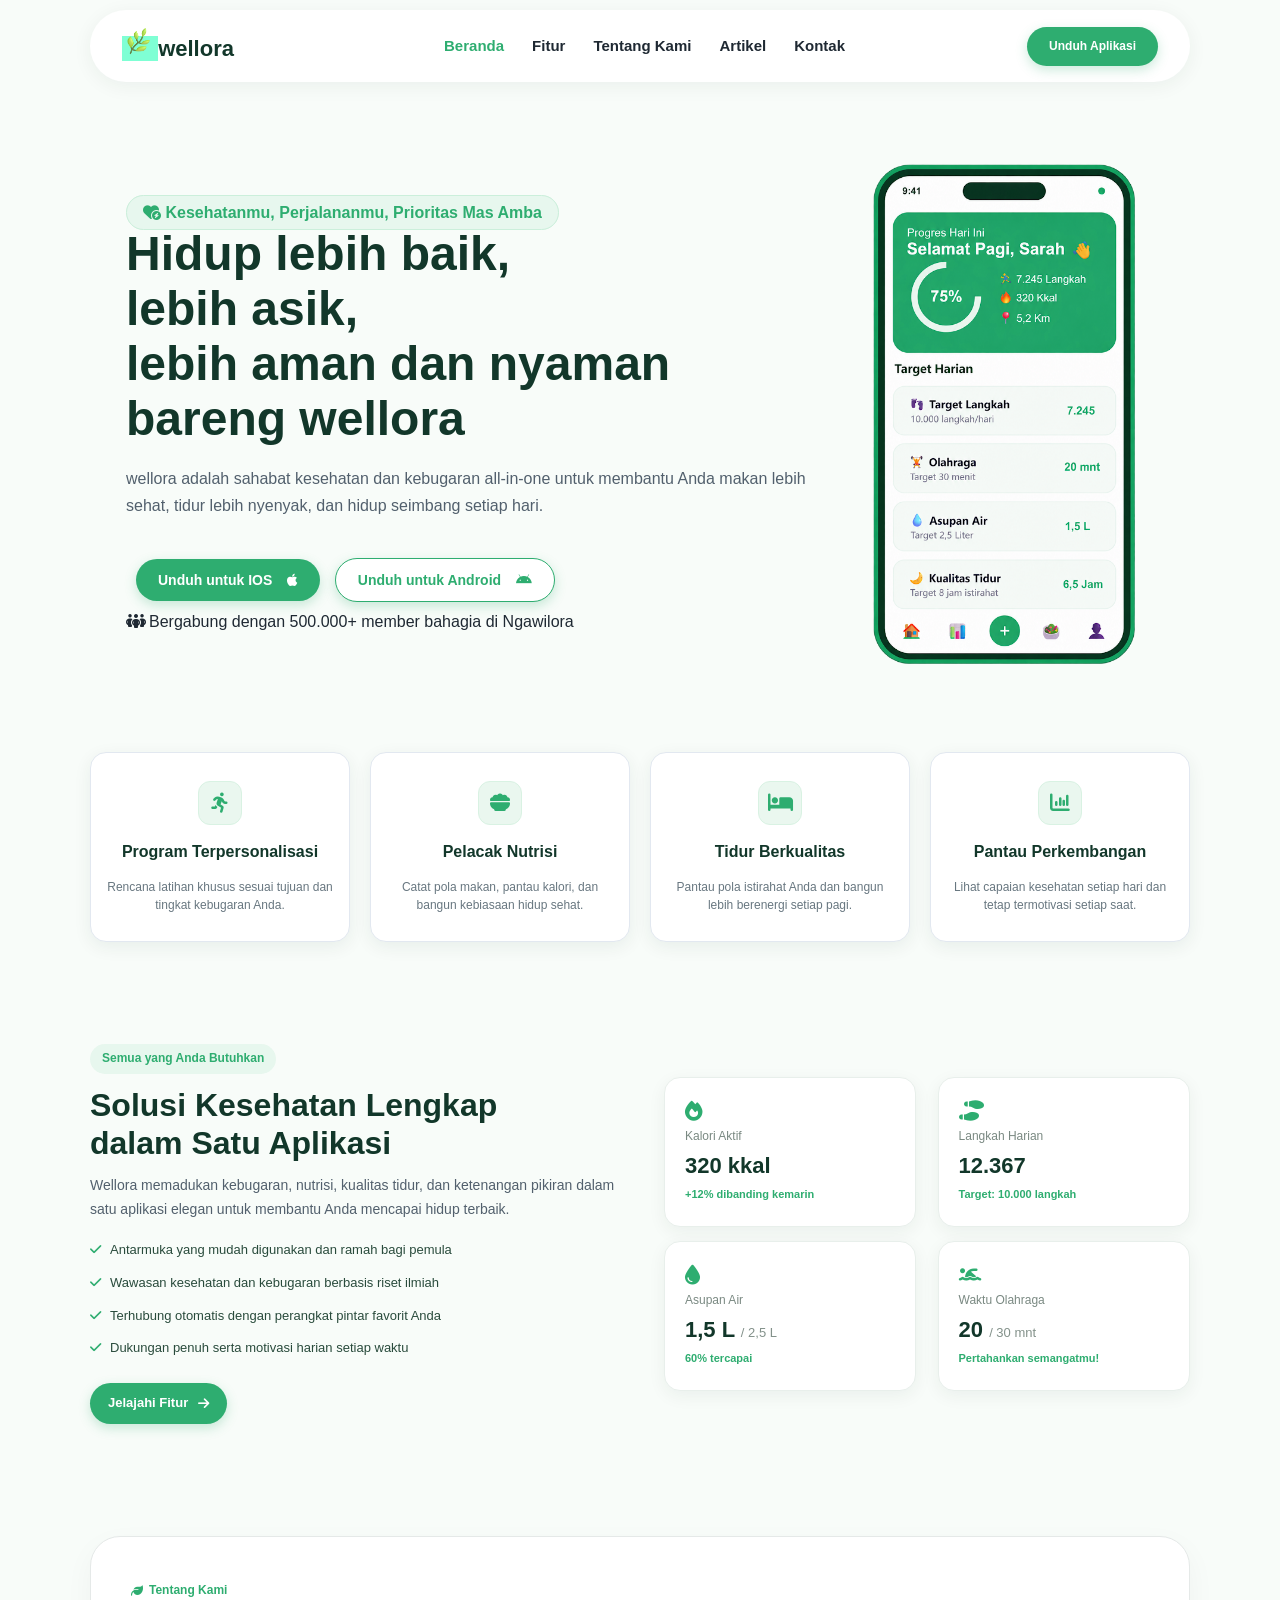
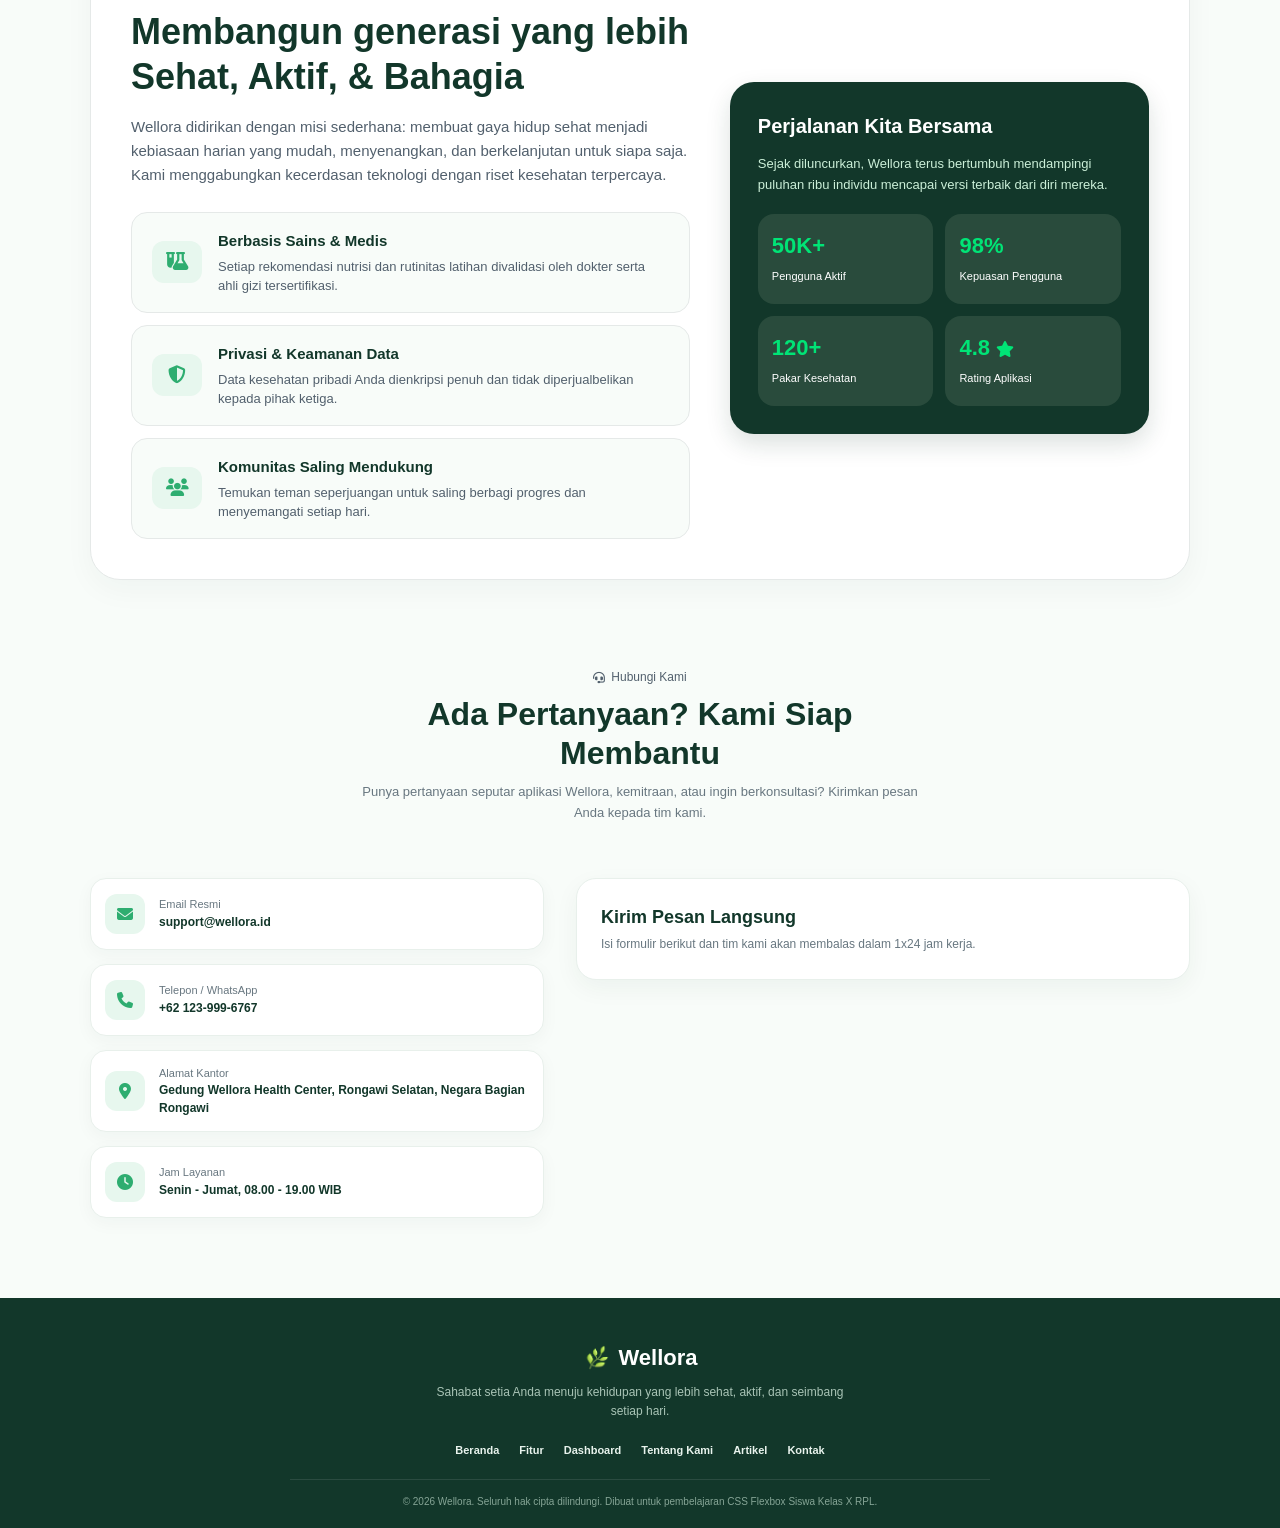
==== commit d7690df2: "p" ====
--- a/index.html
+++ b/index.html
@@ -19,10 +19,10 @@
         <!--Menu-->
         <nav class="nav-menu">
             <a href="#" class="nav-item active">Beranda</a>
-            <a href="#" class="nav-item">Fitur</a>
-            <a href="#" class="nav-item">Tentang Kami</a>
+            <a href="#ambatur" class="nav-item">Fitur</a>
+            <a href="#ambabout" class="nav-item">Tentang Kami</a>
             <a href="#" class="nav-item">Artikel</a>
-            <a href="#" class="nav-item">Kontak</a>
+            <a href="#hubungiamba" class="nav-item">Kontak</a>
         </nav>
         <!--Tombol-->
         <div class="nav-button">
@@ -54,8 +54,8 @@
             <img src="Assets\mobile.png" alt="Logo HP Iphone 28jt cash ga nyicil beli di jepang" class="gambar">
         </div>
     </section>
-
-    <section class="ambafitur">
+     <!--Fitur-->
+    <section class="ambafitur" id="ambatur">
         <div class="card">
             <span class="card-icon"><i class="fa-solid fa-person-running" aria-hidden="true"></i></span>
             <h2>Program Terpersonalisasi</h2>
@@ -77,7 +77,7 @@
             <p>Lihat capaian kesehatan setiap hari dan tetap termotivasi setiap saat.</p>
         </div>
     </section>
-
+     <!--Solusi-->
     <section class="solusi">
         <div class="solusi-copy">
             <span class="solusi-badge">Semua yang Anda Butuhkan</span>
@@ -118,8 +118,8 @@
             </article>
         </div>
     </section>
-
-    <section class="about">
+     <!--About-->
+    <section class="about" id="ambabout">
         <div class="about-kiri">
             <span class="about-badge">
                 <i class="fa-solid fa-leaf" aria-hidden="true"></i> Tentang Kami
@@ -178,7 +178,7 @@
         </div>
     </section>
 
-    <section class="hubungi-kami" id="hubungi-kami">
+    <section class="hubungi-kami" id="hubungiamba">
         <div class="contact-heading">
             <span class="contact-badge"><i class="fa-solid fa-headset" aria-hidden="true"></i> Hubungi Kami</span>
             <h2>Ada Pertanyaan? Kami Siap Membantu</h2>
@@ -224,5 +224,28 @@
         </nav>
         <div class="footer-copyright">© 2026 Wellora. Seluruh hak cipta dilindungi. Dibuat untuk pembelajaran CSS Flexbox Siswa Kelas X RPL.</div>
     </footer>
+
+    <button class="btn-amba-naik" id="btn-amba-top" onclick="keatashalaman()">
+        <i class="fa-solid fa-arrow-up-long"></i>
+    </button>
+
+    <script>
+        window.addEventListener('scroll', function() {
+            const btnTop = document.getElementById
+            ('btn-amba-top');
+            if (window.scrollY > 300){
+                btnTop.style.display = 'flex';
+            } else {
+                btnTop.style.display = 'none'
+            }
+        });
+
+        function keatashalaman(){
+            window.scrollTo({
+                top : 0
+            })
+        }
+    </script>
+
 </body>
 </html>
--- a/style.css
+++ b/style.css
@@ -2,6 +2,14 @@
     box-sizing: border-box;
     margin: 0;
     padding: 0;
+}
+
+:root{
+    --hijau-ireng : #12372a;
+    --warna-button : #2ead70;
+    --warna-desc : #52606d;
+    --size-text-desc : 16px;
+    --size-judul : 48px;
 }
 
 body{
@@ -27,7 +35,7 @@
 .nav-logo {
     font-size: 22px;
     font-weight: 800;
-    color: #12372a;
+    color: var(--hijau-ireng);
     text-decoration: none;
 }
 
@@ -45,13 +53,13 @@
 }
 
 .nav-item:hover, .nav-item.active {
-    color: #2aad70;
+    color: var(--warna-button);
     transition: color 0.2s ease;
 
 }
 
 .btn-unduh {
-    background-color: #2aad70;
+    background-color: var(--warna-button);
     padding: 10px 22px;
     border-radius: 25px;
     color: white ;
@@ -94,7 +102,7 @@
 
 .ambatubadge {
     background-color: #e7f7ee;
-    color: #2ead70;
+    color: var(--warna-button);
     border-radius: 20px;
     padding: 8px 16px;
     font-weight: 700;
@@ -104,22 +112,22 @@
 
 .ambatujudul {
     font-weight: 800;
-    color: #12372a;
-    font-size: 48px;
+    color: var(--hijau-ireng);
+    font-size: var(--size-judul);
     line-height: 1.15;
     margin-bottom: 20px;
     
 }
 
 .ambatudesc {
-    font-size: 16px;
-    color: #52606d;
+    font-size: var(--size-text-desc);
+    color: var(--warna-desc);
     line-height: 1.65;
     margin-bottom: 30px;
 }
 
 .ambatucon {
-    background-color: #2aad70;
+    background-color: var(--warna-button);
     padding: 10px 22px;
     border-radius: 25px;
     color: white ;
@@ -144,13 +152,13 @@
     background-color: white ;
     padding: 10px 22px;
     border-radius: 25px;
-    color: #2aad70 ;
+    color: var(--warna-button) ;
     text-decoration: none;
     font-weight: 700;
     font-size: 14px;
     align-items: center;
     box-shadow: 0 4px 12px rgba(46, 173, 112, 0.25);
-    border: 1px solid #2aad70;
+    border: 1px solid var(--warna-button);
     gap: 15px;
     display: inline-flex;
     transition: background-color 0.2s ease;
@@ -191,7 +199,7 @@
   border-radius: 16px;
   box-shadow: 0 5px 18px rgba(18, 55, 42, 0.07);
   gap: 16px;
-  color: #12372a;
+  color: var(--hijau-ireng);
   text-align: center;
   transition: transform 0.2s ease;
 }
@@ -220,7 +228,7 @@
     height: 44px;
     border: 1px solid #d9f2e3;
     border-radius: 12px;
-    color: #2aad70;
+    color: var(--warna-button);
     font-size: 20px;
     background-color: #eaf7ef;
 }
@@ -246,7 +254,7 @@
     padding: 5px 12px;
     border-radius: 20px;
     background: #e7f7ee;
-    color: #2aad70;
+    color: var(--warna-button);
     font-size: 12px;
     font-weight: 700;
 }
@@ -254,14 +262,14 @@
 .solusi-copy h2 {
     max-width: 480px;
     margin-bottom: 12px;
-    color: #12372a;
+    color: var(--hijau-ireng);
     font-size: 32px;
     line-height: 1.2;
 }
 
 .solusi-desc {
     margin-bottom: 18px;
-    color: #52606d;
+    color: var(--warna-desc);
     font-size: 14px;
     line-height: 1.7;
 }
@@ -279,7 +287,7 @@
 
 .solusi-list i {
     margin-right: 9px;
-    color: #2aad70;
+    color: var(--warna-button);
     font-weight: 800;
 }
 
@@ -289,7 +297,7 @@
     gap: 10px;
     padding: 10px 18px;
     border-radius: 24px;
-    background: #2aad70;
+    background: var(--warna-button);
     box-shadow: 0 4px 12px rgba(46, 173, 112, 0.25);
     color: #fff;
     font-size: 13px;
@@ -330,12 +338,12 @@
 }
 
 .amba-card i {
-    color: #2aad70;
+    color: var(--warna-button);
     font-size: 20px;
 }
 
 .amba-card strong {
-    color: #12372a;
+    color: var(--hijau-ireng);
     font-size: 22px;
     line-height: 1.25;
 }
@@ -347,7 +355,7 @@
 }
 
 .amba-card strong + span {
-    color: #2aad70;
+    color: var(--warna-button);
     font-size: 11px;
     font-weight: 600;
 }
@@ -383,14 +391,14 @@
     align-items: center;
     gap: 6px;
     margin-bottom: 8px;
-    color: #2aad70;
+    color: var(--warna-button);
     font-size: 12px;
     font-weight: 700;
 }
 
 .about-title {
     margin-bottom: 16px;
-    color: #12372a;
+    color: var(--hijau-ireng);
     font-size: 36px;
     font-weight: 800;
     line-height: 1.25;
@@ -398,7 +406,7 @@
 
 .about-desc {
     margin-bottom: 25px;
-    color: #52606d;
+    color: var(--warna-desc);
     font-size: 15px;
     line-height: 1.6;
 }
@@ -428,7 +436,7 @@
     justify-content: center;
     border-radius: 12px;
     background: #e7f7ee;
-    color: #2aad70;
+    color: var(--warna-button);
     font-size: 18px;
 }
 
@@ -438,14 +446,14 @@
 
 .value-title {
     margin-bottom: 4px;
-    color: #12372a;
+    color: var(--hijau-ireng);
     font-size: 15px;
     font-weight: 700;
 }
 
 .value-desc {
     padding-bottom: 0;
-    color: #52606d;
+    color: var(--warna-desc);
     font-size: 13px;
     line-height: 1.5;
 }
@@ -458,7 +466,7 @@
 .box-about-kanan {
     padding: 28px;
     border-radius: 24px;
-    background: #12372a;
+    background: var(--hijau-ireng);
     box-shadow: 0 10px 25px rgba(18, 55, 42, 0.15);
     color: #ffffff;
 }
@@ -536,7 +544,7 @@
 
 .contact-heading h2 {
     margin-bottom: 10px;
-    color: #12372a;
+    color: var(--hijau-ireng);
     font-size: 32px;
     font-weight: 800;
     line-height: 1.2;
@@ -581,7 +589,7 @@
     place-items: center;
     border-radius: 12px;
     background: #e7f7ee;
-    color: #2aad70;
+    color: var(--warna-button);
 }
 
 .contact-card div {
@@ -596,7 +604,7 @@
 }
 
 .contact-card strong {
-    color: #12372a;
+    color: var(--hijau-ireng);
     font-size: 12px;
     line-height: 1.45;
 }
@@ -614,7 +622,7 @@
 
 .contact-form h3 {
     margin-bottom: -10px;
-    color: #12372a;
+    color: var(--hijau-ireng);
     font-size: 18px;
 }
 
@@ -627,7 +635,7 @@
     display: flex;
     flex-direction: column;
     gap: 6px;
-    color: #12372a;
+    color: var(--hijau-ireng);
     font-size: 11px;
     font-weight: 700;
 }
@@ -662,7 +670,7 @@
     gap: 8px;
     border: 0;
     border-radius: 24px;
-    background: #2aad70;
+    background: var(--warna-button);
     box-shadow: 0 2px 12px rgba(46, 173, 112, 0.25);
     color: #ffffff;
     font-size: 12px;
@@ -677,7 +685,7 @@
 
 .site-footer {
     padding: 42px 5% 18px;
-    background: #12372a;
+    background: var(--hijau-ireng);
     color: #ffffff;
     text-align: center;
 }
@@ -732,3 +740,35 @@
     font-size: 10px;
 }
 
+html{
+    scroll-behavior: smooth;
+}
+
+section {
+    scroll-margin-top: 45px;
+}
+
+.btn-amba-naik{
+    position: fixed;
+    bottom: 30px;
+    right: 30px;
+    height: 48px;
+    width: 48px;
+    background-color: var(--warna-button);
+    color: white;
+    border: none;
+    border-radius: 50%;
+    align-items: center;
+    justify-content: center;
+    font-size: 18px;
+    cursor: pointer;
+    box-shadow: 0 6px 18px rgba(46, 173, 112, 0.2);
+    z-index: 999;
+    transition: all 0.2s ease;
+    display: none;
+}
+
+.btn-amba-naik:hover{
+    background-color: var(--hijau-ireng);
+    transform: translateY(-5px);
+}
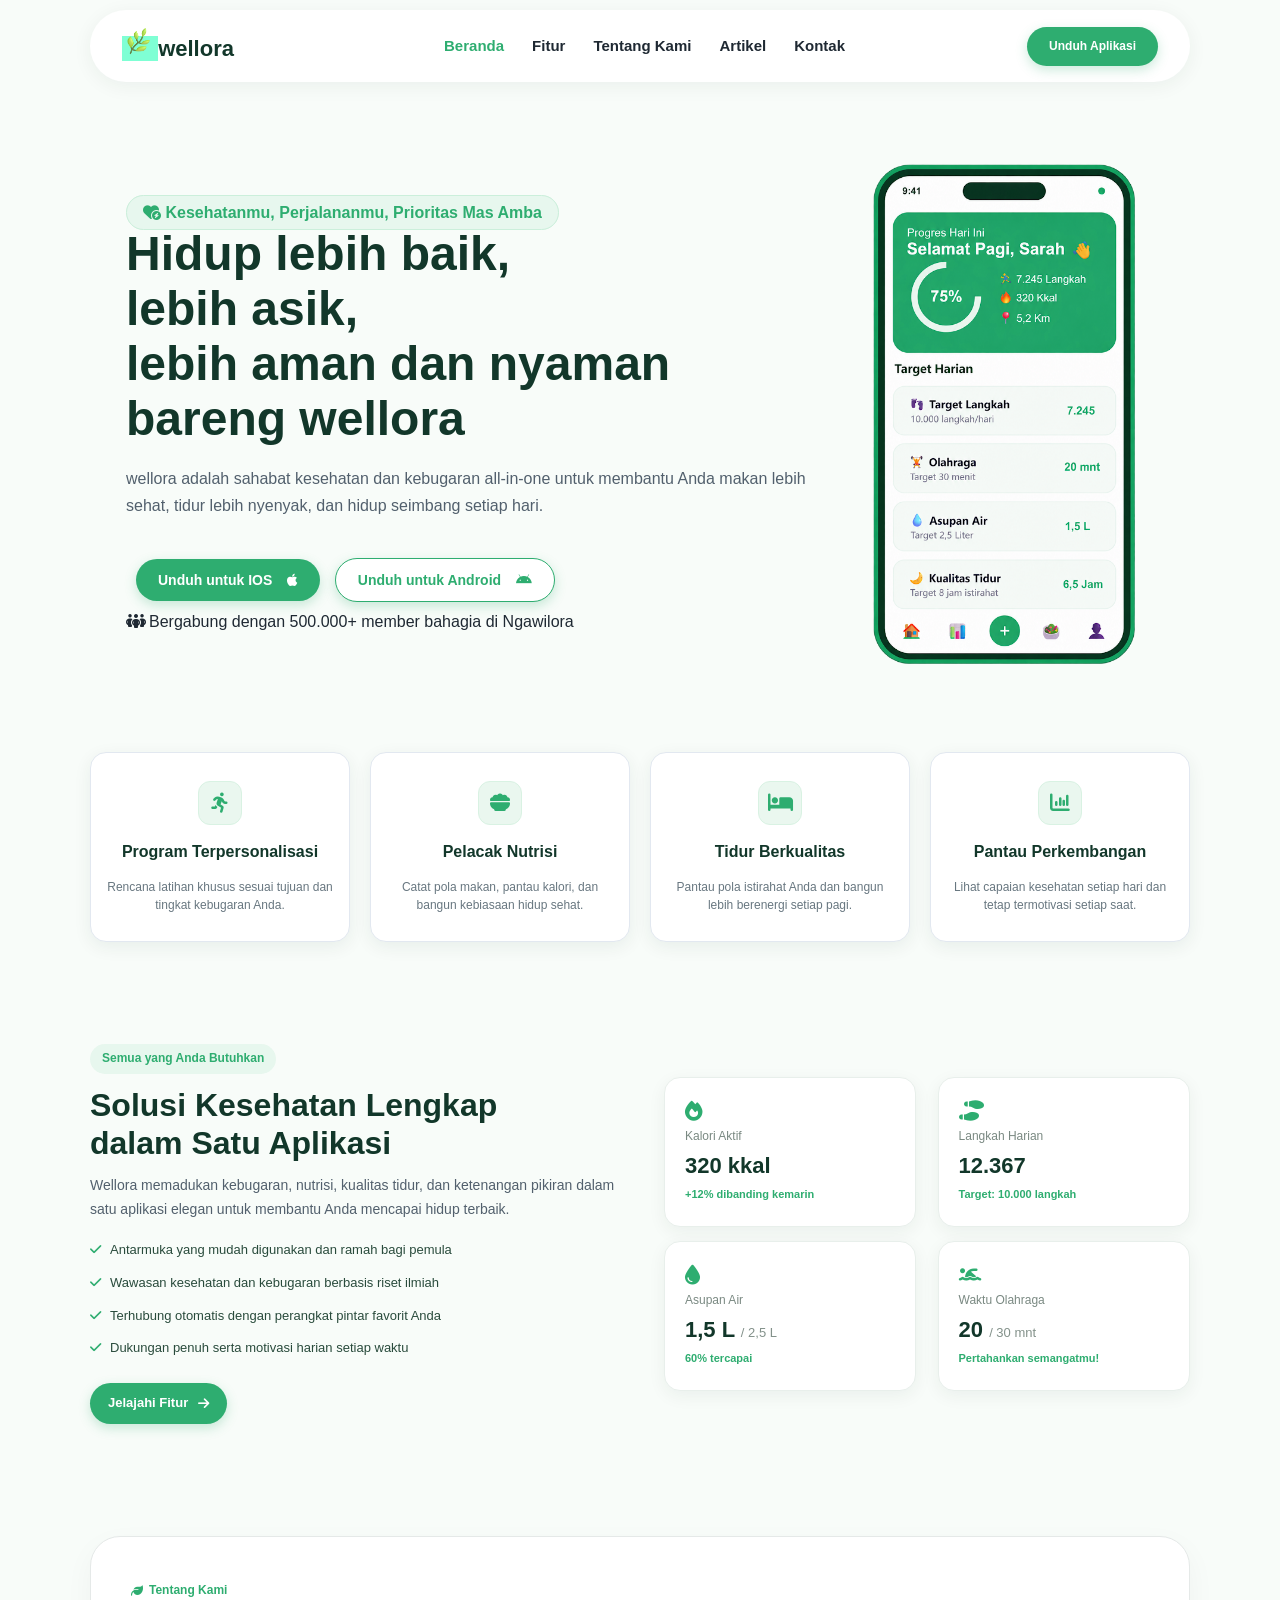
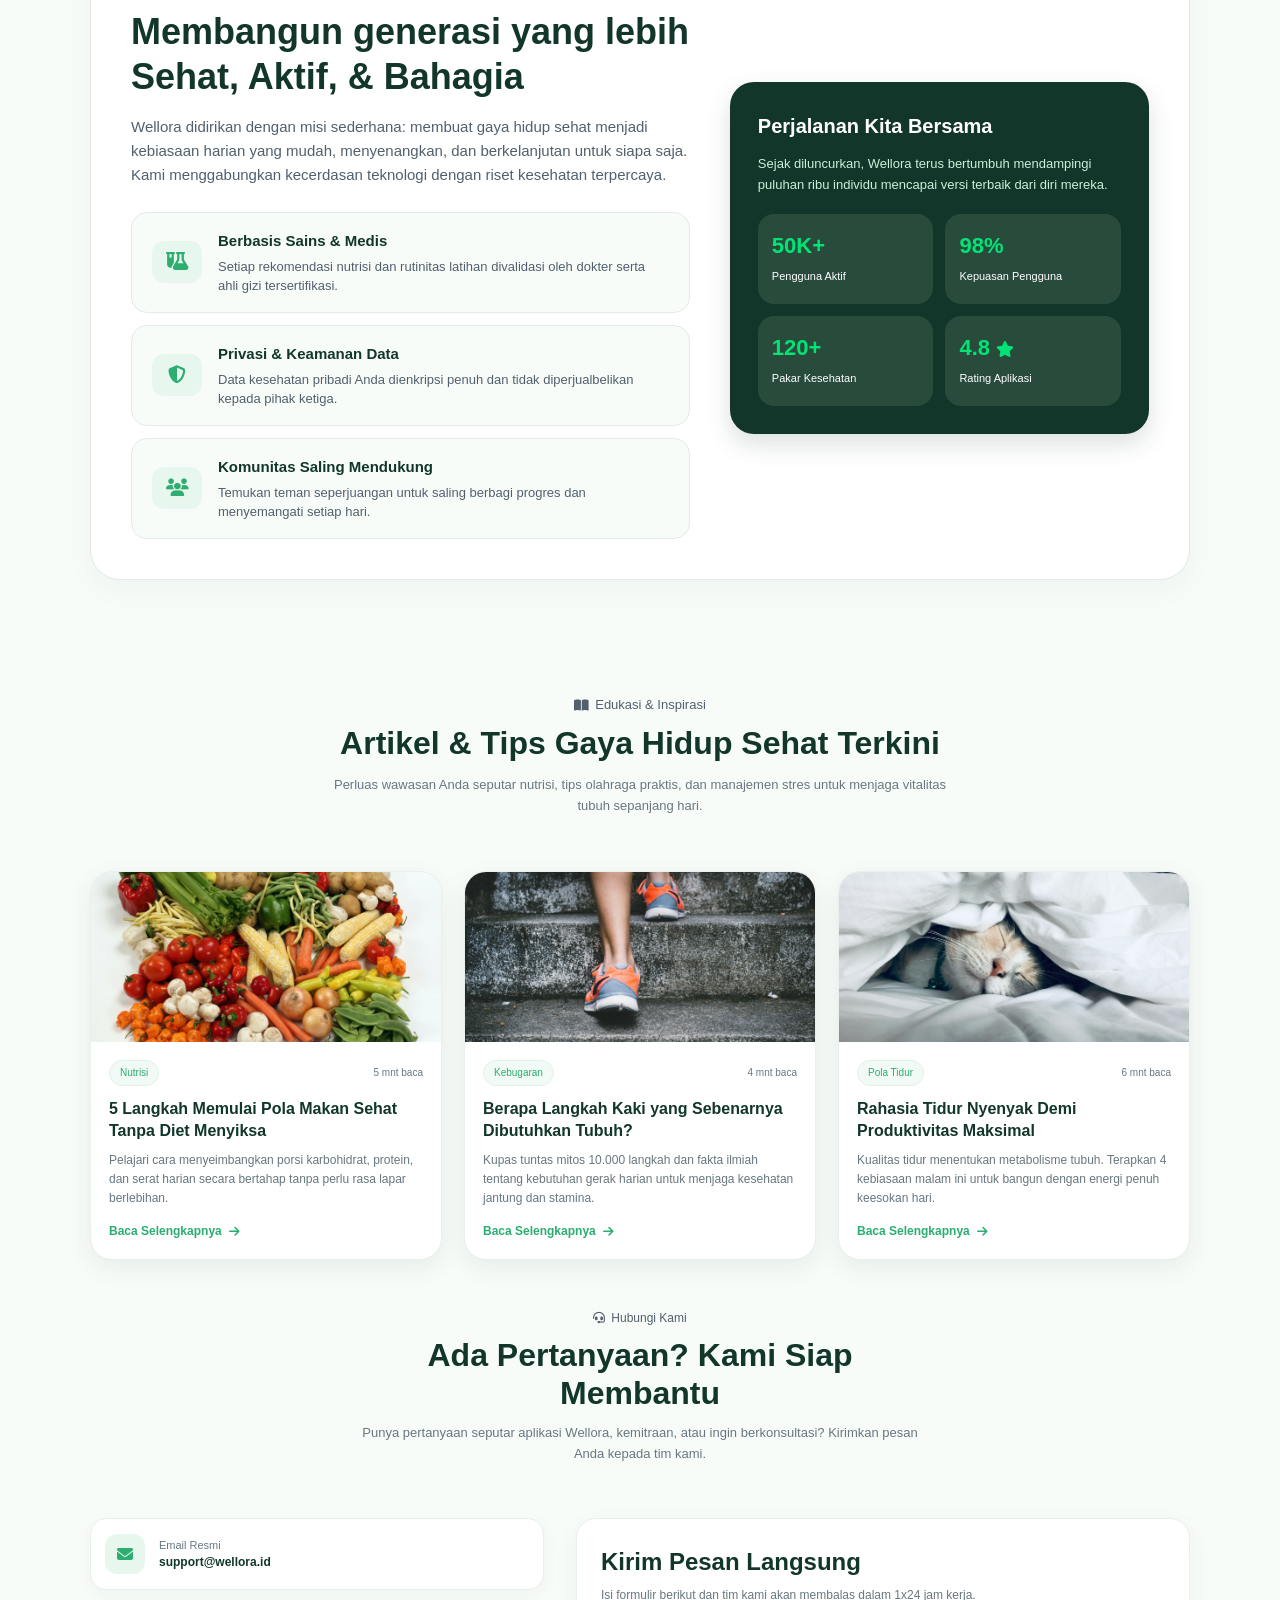
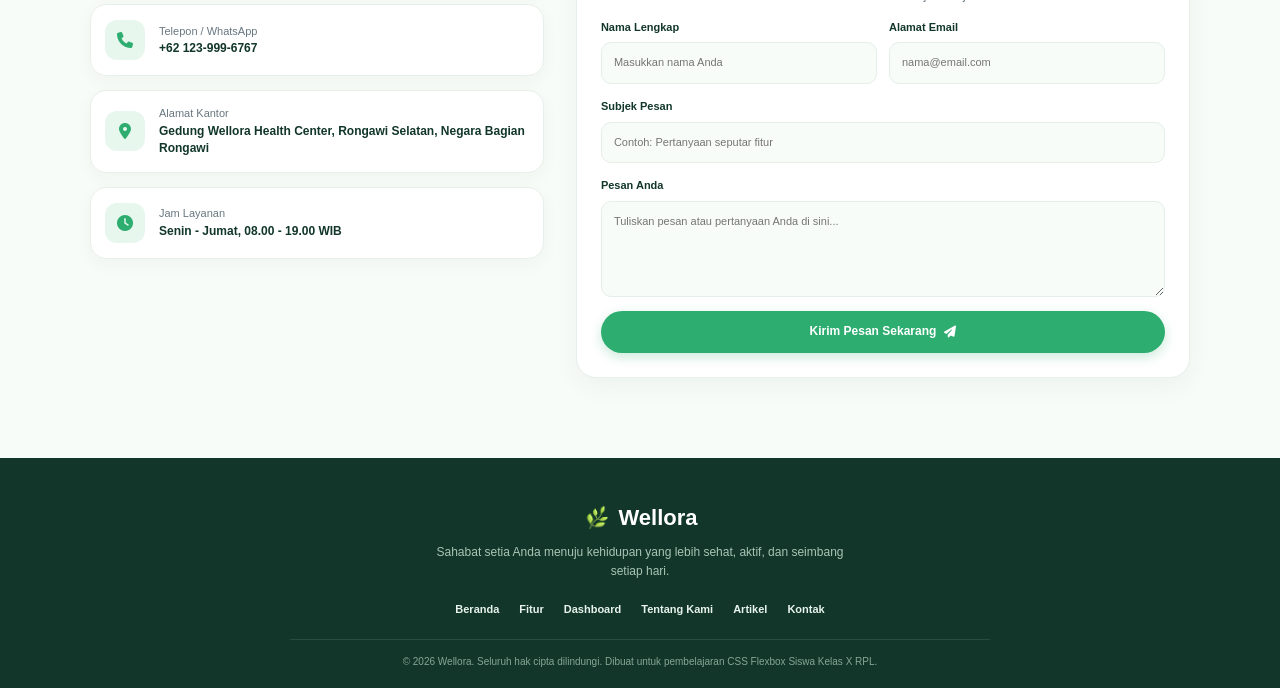
==== commit 16f6fd4c: "Add files via upload" ====
--- a/index.html
+++ b/index.html
@@ -1,251 +1,299 @@
-<!DOCTYPE html>
-<html lang="en">
-<head>
-    <meta charset="UTF-8">
-    <meta name="viewport" content="width=device-width, initial-scale=1.0">
-    <title>Document</title>
-    <link rel="stylesheet" href="style.css">
-    <link rel="stylesheet" href="https://cdnjs.cloudflare.com/ajax/libs/font-awesome/6.7.2/css/all.min.css" />
-</head>
-<body>
-    <!--Header-->
-    <header>
-        <!--Logo-->
-        <a href="#" class="nav-logo">
-            <span class="nav-logo-icon" style="background-color: aquamarine;">
-                <img src="Assets\logo wellora.png" alt="icon wellora" width="30px" height="30px">
-            </span>
-            wellora
-        <!--Menu-->
-        <nav class="nav-menu">
-            <a href="#" class="nav-item active">Beranda</a>
-            <a href="#ambatur" class="nav-item">Fitur</a>
-            <a href="#ambabout" class="nav-item">Tentang Kami</a>
-            <a href="#" class="nav-item">Artikel</a>
-            <a href="#hubungiamba" class="nav-item">Kontak</a>
-        </nav>
-        <!--Tombol-->
-        <div class="nav-button">
-            <a href="#" class="btn-unduh">Unduh Aplikasi</a>
-        </div>
-    </header>
-    <section class="hero">
-        <div class="text-hero">
-          
-            <span class="ambatubadge"><i class="fa-solid fa-heart-circle-bolt"></i>
-                Kesehatanmu, Perjalananmu, Prioritas Mas Amba</span>
-
-                <h1 class="ambatujudul">Hidup lebih baik, <br> lebih asik,<br> lebih aman dan nyaman bareng wellora</h1>
-
-                <p class="ambatudesc">wellora adalah sahabat kesehatan dan kebugaran all-in-one untuk membantu Anda makan lebih sehat, tidur
-lebih nyenyak, dan hidup seimbang setiap hari.</p>
-        <div class="ambatubutton">
-            <a href="#" class="ambatucon">Unduh untuk IOS <i class="fa-brands fa-apple"></i></a> 
-            <a href="#" class="ambatuphone">Unduh untuk Android <i class="fa-brands fa-android"></i></a>
-        </div>
-
-        <div class="tagline">
-            <i class="fa-solid fa-people-group" style="margin-right: 3px;"></i>Bergabung dengan 500.000+ member bahagia di Ngawilora 
-        </div>
-
-        </div>
-
-        <div class="gambar-hero">
-            <img src="Assets\mobile.png" alt="Logo HP Iphone 28jt cash ga nyicil beli di jepang" class="gambar">
-        </div>
-    </section>
-     <!--Fitur-->
-    <section class="ambafitur" id="ambatur">
-        <div class="card">
-            <span class="card-icon"><i class="fa-solid fa-person-running" aria-hidden="true"></i></span>
-            <h2>Program Terpersonalisasi</h2>
-            <p>Rencana latihan khusus sesuai tujuan dan tingkat kebugaran Anda.</p>
-        </div>
-        <div class="card">
-            <span class="card-icon"><i class="fa-solid fa-bowl-food" aria-hidden="true"></i></span>
-            <h2>Pelacak Nutrisi</h2>
-            <p>Catat pola makan, pantau kalori, dan bangun kebiasaan hidup sehat.</p>
-        </div>
-        <div class="card">
-            <span class="card-icon"><i class="fa-solid fa-bed" aria-hidden="true"></i></span>
-            <h2>Tidur Berkualitas</h2>
-            <p>Pantau pola istirahat Anda dan bangun lebih berenergi setiap pagi.</p>
-        </div>
-        <div class="card">
-            <span class="card-icon"><i class="fa-solid fa-chart-column" aria-hidden="true"></i></span>
-            <h2>Pantau Perkembangan</h2>
-            <p>Lihat capaian kesehatan setiap hari dan tetap termotivasi setiap saat.</p>
-        </div>
-    </section>
-     <!--Solusi-->
-    <section class="solusi">
-        <div class="solusi-copy">
-            <span class="solusi-badge">Semua yang Anda Butuhkan</span>
-            <h2>Solusi Kesehatan Lengkap dalam Satu Aplikasi</h2>
-            <p class="solusi-desc">Wellora memadukan kebugaran, nutrisi, kualitas tidur, dan ketenangan pikiran dalam satu aplikasi elegan untuk membantu Anda mencapai hidup terbaik.</p>
-            <ul class="solusi-list">
-                <li><i class="fa-solid fa-check"></i>Antarmuka yang mudah digunakan dan ramah bagi pemula</li>
-                <li><i class="fa-solid fa-check"></i>Wawasan kesehatan dan kebugaran berbasis riset ilmiah</li>
-                <li><i class="fa-solid fa-check"></i>Terhubung otomatis dengan perangkat pintar favorit Anda</li>
-                <li><i class="fa-solid fa-check"></i>Dukungan penuh serta motivasi harian setiap waktu</li>
-            </ul>
-            <a href="#" class="solusi-button">Jelajahi Fitur <i class="fa-solid fa-arrow-right" aria-hidden="true"></i></a>
-        </div>
-        <div class="amba-grid">
-            <article class="amba-card">
-                <i class="fa-solid fa-fire"></i>
-                <span class="stat-label">Kalori Aktif</span>
-                <strong>320 kkal</strong>
-                <span class="stat-note">+12% dibanding kemarin</span>
-            </article>
-            <article class="amba-card">
-                <i class="fa-solid fa-shoe-prints stat-icon" aria-hidden="true"></i>
-                <span class="stat-label">Langkah Harian</span>
-                <strong>12.367</strong>
-                <span class="stat-note">Target: 10.000 langkah</span>
-            </article>
-            <article class="amba-card">
-                <i class="fa-solid fa-droplet stat-icon" aria-hidden="true"></i>
-                <span class="stat-label">Asupan Air</span>
-                <strong>1,5 L <small>/ 2,5 L</small></strong>
-                <span class="stat-note">60% tercapai</span>
-            </article>
-            <article class="amba-card">
-                <i class="fa-solid fa-person-swimming stat-icon" aria-hidden="true"></i>
-                <span class="stat-label">Waktu Olahraga</span>
-                <strong>20 <small>/ 30 mnt</small></strong>
-                <span class="stat-note">Pertahankan semangatmu!</span>
-            </article>
-        </div>
-    </section>
-     <!--About-->
-    <section class="about" id="ambabout">
-        <div class="about-kiri">
-            <span class="about-badge">
-                <i class="fa-solid fa-leaf" aria-hidden="true"></i> Tentang Kami
-            </span>
-            <h2 class="about-title">Membangun generasi yang lebih Sehat, Aktif, &amp; Bahagia</h2>
-            <p class="about-desc">
-                Wellora didirikan dengan misi sederhana: membuat gaya hidup sehat menjadi kebiasaan harian yang mudah, menyenangkan, dan berkelanjutan untuk siapa saja. Kami menggabungkan kecerdasan teknologi dengan riset kesehatan terpercaya.
-            </p>
-            <div class="about-values">
-                <div class="value-item">
-                    <div class="value-icon"><i class="fa-solid fa-flask-vial" aria-hidden="true"></i></div>
-                    <div class="value-text">
-                        <div class="value-title">Berbasis Sains &amp; Medis</div>
-                        <div class="value-desc">Setiap rekomendasi nutrisi dan rutinitas latihan divalidasi oleh dokter serta ahli gizi tersertifikasi.</div>
-                    </div>
-                </div>
-                <div class="value-item">
-                    <div class="value-icon"><i class="fa-solid fa-shield-halved" aria-hidden="true"></i></div>
-                    <div class="value-text">
-                        <div class="value-title">Privasi &amp; Keamanan Data</div>
-                        <div class="value-desc">Data kesehatan pribadi Anda dienkripsi penuh dan tidak diperjualbelikan kepada pihak ketiga.</div>
-                    </div>
-                </div>
-                <div class="value-item">
-                    <div class="value-icon"><i class="fa-solid fa-users" aria-hidden="true"></i></div>
-                    <div class="value-text">
-                        <div class="value-title">Komunitas Saling Mendukung</div>
-                        <div class="value-desc">Temukan teman seperjuangan untuk saling berbagi progres dan menyemangati setiap hari.</div>
-                    </div>
-                </div>
-            </div>
-        </div>
-        <div class="about-kanan">
-            <div class="box-about-kanan">
-                <h2 class="title-about-kanan">Perjalanan Kita Bersama</h2>
-                <p class="desc-about-kanan">Sejak diluncurkan, Wellora terus bertumbuh mendampingi puluhan ribu individu mencapai versi terbaik dari diri mereka.</p>
-                <div class="card-about-kanan">
-                    <div class="card-item">
-                        <div class="card-title">50K+</div>
-                        <div class="card-desc">Pengguna Aktif</div>
-                    </div>
-                    <div class="card-item">
-                        <div class="card-title">98%</div>
-                        <div class="card-desc">Kepuasan Pengguna</div>
-                    </div>
-                    <div class="card-item">
-                        <div class="card-title">120+</div>
-                        <div class="card-desc">Pakar Kesehatan</div>
-                    </div>
-                    <div class="card-item">
-                        <div class="card-title">4.8 <i class="fa-solid fa-star" aria-hidden="true"></i></div>
-                        <div class="card-desc">Rating Aplikasi</div>
-                    </div>
-                </div>
-            </div>
-        </div>
-    </section>
-
-    <section class="hubungi-kami" id="hubungiamba">
-        <div class="contact-heading">
-            <span class="contact-badge"><i class="fa-solid fa-headset" aria-hidden="true"></i> Hubungi Kami</span>
-            <h2>Ada Pertanyaan? Kami Siap Membantu</h2>
-            <p>Punya pertanyaan seputar aplikasi Wellora, kemitraan, atau ingin berkonsultasi? Kirimkan pesan Anda kepada tim kami.</p>
-        </div>
-
-        <div class="contact-content">
-            <div class="contact-list">
-                <div class="contact-card">
-                    <span class="contact-icon"><i class="fa-solid fa-envelope" aria-hidden="true"></i></span>
-                    <div><span class="contact-label">Email Resmi</span><strong>support@wellora.id</strong></div>
-                </div>
-                <div class="contact-card">
-                    <span class="contact-icon"><i class="fa-solid fa-phone" aria-hidden="true"></i></span>
-                    <div><span class="contact-label">Telepon / WhatsApp</span><strong>+62 123-999-6767</strong></div>
-                </div>
-                <div class="contact-card">
-                    <span class="contact-icon"><i class="fa-solid fa-location-dot" aria-hidden="true"></i></span>
-                    <div><span class="contact-label">Alamat Kantor</span><strong>Gedung Wellora Health Center, Rongawi Selatan, Negara Bagian Rongawi</strong></div>
-                </div>
-                <div class="contact-card">
-                    <span class="contact-icon"><i class="fa-solid fa-clock" aria-hidden="true"></i></span>
-                    <div><span class="contact-label">Jam Layanan</span><strong>Senin - Jumat, 08.00 - 19.00 WIB</strong></div>
-                </div>
-            </div>
-
-            <div class="contact-form">
-                <h3>Kirim Pesan Langsung</h3>
-                <p>Isi formulir berikut dan tim kami akan membalas dalam 1x24 jam kerja.</p>
-            </div>
-        </div>
-    </section>
-    <footer class="site-footer">
-        <div class="footer-brand"><img src="Assets/logo wellora.png" alt="Logo Wellora"> Wellora</div>
-        <p class="footer-tagline">Sahabat setia Anda menuju kehidupan yang lebih sehat, aktif, dan seimbang setiap hari.</p>
-        <nav class="footer-nav" aria-label="Navigasi footer">
-            <button type="button">Beranda</button>
-            <button type="button">Fitur</button>
-            <button type="button">Dashboard</button>
-            <button type="button">Tentang Kami</button>
-            <button type="button">Artikel</button>
-            <button type="button">Kontak</button>
-        </nav>
-        <div class="footer-copyright">© 2026 Wellora. Seluruh hak cipta dilindungi. Dibuat untuk pembelajaran CSS Flexbox Siswa Kelas X RPL.</div>
-    </footer>
-
-    <button class="btn-amba-naik" id="btn-amba-top" onclick="keatashalaman()">
-        <i class="fa-solid fa-arrow-up-long"></i>
-    </button>
-
-    <script>
-        window.addEventListener('scroll', function() {
-            const btnTop = document.getElementById
-            ('btn-amba-top');
-            if (window.scrollY > 300){
-                btnTop.style.display = 'flex';
-            } else {
-                btnTop.style.display = 'none'
-            }
-        });
-
-        function keatashalaman(){
-            window.scrollTo({
-                top : 0
-            })
-        }
-    </script>
-
-</body>
-</html>
+<!DOCTYPE html>
+<html lang="en">
+<head>
+    <meta charset="UTF-8">
+    <meta name="viewport" content="width=device-width, initial-scale=1.0">
+    <title>Wellora</title>
+    <link rel="icon" href="Assets/logo wellora.png">
+    <link rel="stylesheet" href="style.css">
+    <link rel="stylesheet" href="https://cdnjs.cloudflare.com/ajax/libs/font-awesome/6.7.2/css/all.min.css" />
+</head>
+<body>
+    <!--Header-->
+    <header>
+        <!--Logo-->
+        <a href="#" class="nav-logo">
+            <span class="nav-logo-icon" style="background-color: aquamarine;">
+                <img src="Assets\logo wellora.png" alt="icon wellora" width="30px" height="30px">
+            </span>
+            wellora
+        <!--Menu-->
+        <nav class="nav-menu">
+            <a href="#" class="nav-item active">Beranda</a>
+            <a href="#ambatur" class="nav-item">Fitur</a>
+            <a href="#ambabout" class="nav-item">Tentang Kami</a>
+            <a href="#artikel" class="nav-item">Artikel</a>
+            <a href="#hubungiamba" class="nav-item">Kontak</a>
+        </nav>
+        <!--Tombol-->
+        <div class="nav-button">
+            <a href="#" class="btn-unduh">Unduh Aplikasi</a>
+        </div>
+    </header>
+    <section class="hero">
+        <div class="text-hero">
+          
+            <span class="ambatubadge"><i class="fa-solid fa-heart-circle-bolt"></i>
+                Kesehatanmu, Perjalananmu, Prioritas Mas Amba</span>
+
+                <h1 class="ambatujudul">Hidup lebih baik, <br> lebih asik,<br> lebih aman dan nyaman bareng wellora</h1>
+
+                <p class="ambatudesc">wellora adalah sahabat kesehatan dan kebugaran all-in-one untuk membantu Anda makan lebih sehat, tidur
+lebih nyenyak, dan hidup seimbang setiap hari.</p>
+        <div class="ambatubutton">
+            <a href="#" class="ambatucon">Unduh untuk IOS <i class="fa-brands fa-apple"></i></a> 
+            <a href="#" class="ambatuphone">Unduh untuk Android <i class="fa-brands fa-android"></i></a>
+        </div>
+
+        <div class="tagline">
+            <i class="fa-solid fa-people-group" style="margin-right: 3px;"></i>Bergabung dengan 500.000+ member bahagia di Ngawilora 
+        </div>
+
+        </div>
+
+        <div class="gambar-hero">
+            <img src="Assets\mobile.png" alt="Logo HP Iphone 28jt cash ga nyicil beli di jepang" class="gambar">
+        </div>
+    </section>
+     <!--Fitur-->
+    <section class="ambafitur" id="ambatur">
+        <div class="card">
+            <span class="card-icon"><i class="fa-solid fa-person-running" aria-hidden="true"></i></span>
+            <h2>Program Terpersonalisasi</h2>
+            <p>Rencana latihan khusus sesuai tujuan dan tingkat kebugaran Anda.</p>
+        </div>
+        <div class="card">
+            <span class="card-icon"><i class="fa-solid fa-bowl-food" aria-hidden="true"></i></span>
+            <h2>Pelacak Nutrisi</h2>
+            <p>Catat pola makan, pantau kalori, dan bangun kebiasaan hidup sehat.</p>
+        </div>
+        <div class="card">
+            <span class="card-icon"><i class="fa-solid fa-bed" aria-hidden="true"></i></span>
+            <h2>Tidur Berkualitas</h2>
+            <p>Pantau pola istirahat Anda dan bangun lebih berenergi setiap pagi.</p>
+        </div>
+        <div class="card">
+            <span class="card-icon"><i class="fa-solid fa-chart-column" aria-hidden="true"></i></span>
+            <h2>Pantau Perkembangan</h2>
+            <p>Lihat capaian kesehatan setiap hari dan tetap termotivasi setiap saat.</p>
+        </div>
+    </section>
+     <!--Solusi-->
+    <section class="solusi">
+        <div class="solusi-copy">
+            <span class="solusi-badge">Semua yang Anda Butuhkan</span>
+            <h2>Solusi Kesehatan Lengkap dalam Satu Aplikasi</h2>
+            <p class="solusi-desc">Wellora memadukan kebugaran, nutrisi, kualitas tidur, dan ketenangan pikiran dalam satu aplikasi elegan untuk membantu Anda mencapai hidup terbaik.</p>
+            <ul class="solusi-list">
+                <li><i class="fa-solid fa-check"></i>Antarmuka yang mudah digunakan dan ramah bagi pemula</li>
+                <li><i class="fa-solid fa-check"></i>Wawasan kesehatan dan kebugaran berbasis riset ilmiah</li>
+                <li><i class="fa-solid fa-check"></i>Terhubung otomatis dengan perangkat pintar favorit Anda</li>
+                <li><i class="fa-solid fa-check"></i>Dukungan penuh serta motivasi harian setiap waktu</li>
+            </ul>
+            <a href="#" class="solusi-button">Jelajahi Fitur <i class="fa-solid fa-arrow-right" aria-hidden="true"></i></a>
+        </div>
+        <div class="amba-grid">
+            <article class="amba-card">
+                <i class="fa-solid fa-fire"></i>
+                <span class="stat-label">Kalori Aktif</span>
+                <strong>320 kkal</strong>
+                <span class="stat-note">+12% dibanding kemarin</span>
+            </article>
+            <article class="amba-card">
+                <i class="fa-solid fa-shoe-prints stat-icon" aria-hidden="true"></i>
+                <span class="stat-label">Langkah Harian</span>
+                <strong>12.367</strong>
+                <span class="stat-note">Target: 10.000 langkah</span>
+            </article>
+            <article class="amba-card">
+                <i class="fa-solid fa-droplet stat-icon" aria-hidden="true"></i>
+                <span class="stat-label">Asupan Air</span>
+                <strong>1,5 L <small>/ 2,5 L</small></strong>
+                <span class="stat-note">60% tercapai</span>
+            </article>
+            <article class="amba-card">
+                <i class="fa-solid fa-person-swimming stat-icon" aria-hidden="true"></i>
+                <span class="stat-label">Waktu Olahraga</span>
+                <strong>20 <small>/ 30 mnt</small></strong>
+                <span class="stat-note">Pertahankan semangatmu!</span>
+            </article>
+        </div>
+    </section>
+     <!--About-->
+    <section class="about" id="ambabout">
+        <div class="about-kiri">
+            <span class="about-badge">
+                <i class="fa-solid fa-leaf" aria-hidden="true"></i> Tentang Kami
+            </span>
+            <h2 class="about-title">Membangun generasi yang lebih Sehat, Aktif, &amp; Bahagia</h2>
+            <p class="about-desc">
+                Wellora didirikan dengan misi sederhana: membuat gaya hidup sehat menjadi kebiasaan harian yang mudah, menyenangkan, dan berkelanjutan untuk siapa saja. Kami menggabungkan kecerdasan teknologi dengan riset kesehatan terpercaya.
+            </p>
+            <div class="about-values">
+                <div class="value-item">
+                    <div class="value-icon"><i class="fa-solid fa-flask-vial" aria-hidden="true"></i></div>
+                    <div class="value-text">
+                        <div class="value-title">Berbasis Sains &amp; Medis</div>
+                        <div class="value-desc">Setiap rekomendasi nutrisi dan rutinitas latihan divalidasi oleh dokter serta ahli gizi tersertifikasi.</div>
+                    </div>
+                </div>
+                <div class="value-item">
+                    <div class="value-icon"><i class="fa-solid fa-shield-halved" aria-hidden="true"></i></div>
+                    <div class="value-text">
+                        <div class="value-title">Privasi &amp; Keamanan Data</div>
+                        <div class="value-desc">Data kesehatan pribadi Anda dienkripsi penuh dan tidak diperjualbelikan kepada pihak ketiga.</div>
+                    </div>
+                </div>
+                <div class="value-item">
+                    <div class="value-icon"><i class="fa-solid fa-users" aria-hidden="true"></i></div>
+                    <div class="value-text">
+                        <div class="value-title">Komunitas Saling Mendukung</div>
+                        <div class="value-desc">Temukan teman seperjuangan untuk saling berbagi progres dan menyemangati setiap hari.</div>
+                    </div>
+                </div>
+            </div>
+        </div>
+        <div class="about-kanan">
+            <div class="box-about-kanan">
+                <h2 class="title-about-kanan">Perjalanan Kita Bersama</h2>
+                <p class="desc-about-kanan">Sejak diluncurkan, Wellora terus bertumbuh mendampingi puluhan ribu individu mencapai versi terbaik dari diri mereka.</p>
+                <div class="card-about-kanan">
+                    <div class="card-item">
+                        <div class="card-title">50K+</div>
+                        <div class="card-desc">Pengguna Aktif</div>
+                    </div>
+                    <div class="card-item">
+                        <div class="card-title">98%</div>
+                        <div class="card-desc">Kepuasan Pengguna</div>
+                    </div>
+                    <div class="card-item">
+                        <div class="card-title">120+</div>
+                        <div class="card-desc">Pakar Kesehatan</div>
+                    </div>
+                    <div class="card-item">
+                        <div class="card-title">4.8 <i class="fa-solid fa-star" aria-hidden="true"></i></div>
+                        <div class="card-desc">Rating Aplikasi</div>
+                    </div>
+                </div>
+            </div>
+        </div>
+    </section>
+
+    <section class="artikel" id="artikel">
+        <div class="artikel-header">
+            <span class="artikel-badge"><i class="fa-solid fa-book-open" aria-hidden="true"></i> Edukasi &amp; Inspirasi</span>
+            <h2>Artikel &amp; Tips Gaya Hidup Sehat Terkini</h2>
+            <p>Perluas wawasan Anda seputar nutrisi, tips olahraga praktis, dan manajemen stres untuk menjaga vitalitas tubuh sepanjang hari.</p>
+        </div>
+
+        <div class="article-grid">
+            <article class="article-card">
+                <img class="article-img" src="Assets/sayur.jpeg" alt="Beragam sayuran dan bahan makanan sehat">
+                <div class="artikel-konten">
+                    <div class="article-meta"><span class="artikel-tag">Nutrisi</span><span class="article-reading">5 mnt baca</span></div>
+                    <h3 class="artikel-title">5 Langkah Memulai Pola Makan Sehat Tanpa Diet Menyiksa</h3>
+                    <p class="article-snippet">Pelajari cara menyeimbangkan porsi karbohidrat, protein, dan serat harian secara bertahap tanpa perlu rasa lapar berlebihan.</p>
+                    <a class="article-link" href="detail-berita.html?id=0">Baca Selengkapnya <i class="fa-solid fa-arrow-right" aria-hidden="true"></i></a>
+                </div>
+            </article>
+
+            <article class="article-card">
+                <img class="article-img" src="Assets/jalan kaki.jpeg" alt="Seseorang berjalan menaiki tangga">
+                <div class="artikel-konten">
+                    <div class="article-meta"><span class="artikel-tag">Kebugaran</span><span class="article-reading">4 mnt baca</span></div>
+                    <h3 class="artikel-title">Berapa Langkah Kaki yang Sebenarnya Dibutuhkan Tubuh?</h3>
+                    <p class="article-snippet">Kupas tuntas mitos 10.000 langkah dan fakta ilmiah tentang kebutuhan gerak harian untuk menjaga kesehatan jantung dan stamina.</p>
+                    <a class="article-link" href="detail-berita.html?id=1">Baca Selengkapnya <i class="fa-solid fa-arrow-right" aria-hidden="true"></i></a>
+                </div>
+            </article>
+
+            <article class="article-card">
+                <img class="article-img" src="Assets/kucing.jpeg" alt="Kucing tidur nyaman di tempat tidur">
+                <div class="artikel-konten">
+                    <div class="article-meta"><span class="artikel-tag">Pola Tidur</span><span class="article-reading">6 mnt baca</span></div>
+                    <h3 class="artikel-title">Rahasia Tidur Nyenyak Demi Produktivitas Maksimal</h3>
+                    <p class="article-snippet">Kualitas tidur menentukan metabolisme tubuh. Terapkan 4 kebiasaan malam ini untuk bangun dengan energi penuh keesokan hari.</p>
+                    <a class="article-link" href="detail-berita.html?id=2">Baca Selengkapnya <i class="fa-solid fa-arrow-right" aria-hidden="true"></i></a>
+                </div>
+            </article>
+        </div>
+    </section>
+
+    <section class="hubungi-kami" id="hubungiamba">
+        <div class="contact-heading">
+            <span class="contact-badge"><i class="fa-solid fa-headset"></i> Hubungi Kami</span>
+            <h2>Ada Pertanyaan? Kami Siap Membantu</h2>
+            <p>Punya pertanyaan seputar aplikasi Wellora, kemitraan, atau ingin berkonsultasi? Kirimkan pesan Anda kepada tim kami.</p>
+        </div>
+
+        <div class="contact-content">
+            <div class="contact-list">
+                <div class="contact-card">
+                    <span class="contact-icon"><i class="fa-solid fa-envelope"></i></span>
+                    <div><span class="contact-label">Email Resmi</span><strong>support@wellora.id</strong></div>
+                </div>
+                <div class="contact-card">
+                    <span class="contact-icon"><i class="fa-solid fa-phone"></i></span>
+                    <div><span class="contact-label">Telepon / WhatsApp</span><strong>+62 123-999-6767</strong></div>
+                </div>
+                <div class="contact-card">
+                    <span class="contact-icon"><i class="fa-solid fa-location-dot"></i></span>
+                    <div><span class="contact-label">Alamat Kantor</span><strong>Gedung Wellora Health Center, Rongawi Selatan, Negara Bagian Rongawi</strong></div>
+                </div>
+                <div class="contact-card">
+                    <span class="contact-icon"><i class="fa-solid fa-clock"></i></span>
+                    <div><span class="contact-label">Jam Layanan</span><strong>Senin - Jumat, 08.00 - 19.00 WIB</strong></div>
+                </div>
+            </div>
+
+            <form class="contact-form">
+                <h3>Kirim Pesan Langsung</h3>
+                <p>Isi formulir berikut dan tim kami akan membalas dalam 1x24 jam kerja.</p>
+                <div class="form-row">
+                    <label>Nama Lengkap<input type="text" name="nama" placeholder="Masukkan nama Anda"></label>
+                    <label>Alamat Email<input type="email" name="email" placeholder="nama@email.com"></label>
+                </div>
+                <label>Subjek Pesan<input type="text" name="subjek" placeholder="Contoh: Pertanyaan seputar fitur"></label>
+                <label>Pesan Anda<textarea name="pesan" rows="4" placeholder="Tuliskan pesan atau pertanyaan Anda di sini..."></textarea></label>
+                <button type="button">Kirim Pesan Sekarang <i class="fa-solid fa-paper-plane"></i></button>
+            </form>
+        </div>
+    </section>
+    <footer class="site-footer">
+        <div class="footer-brand"><img src="Assets/logo wellora.png" alt="Logo Wellora"> Wellora</div>
+        <p class="footer-tagline">Sahabat setia Anda menuju kehidupan yang lebih sehat, aktif, dan seimbang setiap hari.</p>
+        <nav class="footer-nav" aria-label="Navigasi footer">
+            <button type="button">Beranda</button>
+            <button type="button">Fitur</button>
+            <button type="button">Dashboard</button>
+            <button type="button">Tentang Kami</button>
+            <button type="button">Artikel</button>
+            <button type="button">Kontak</button>
+        </nav>
+        <div class="footer-copyright">© 2026 Wellora. Seluruh hak cipta dilindungi. Dibuat untuk pembelajaran CSS Flexbox Siswa Kelas X RPL.</div>
+    </footer>
+
+    <button class="btn-amba-naik" id="btn-amba-top" onclick="keatashalaman()">
+        <i class="fa-solid fa-arrow-up-long"></i>
+    </button>
+
+    <script>
+        window.addEventListener('scroll', function() {
+            const btnTop = document.getElementById
+            ('btn-amba-top');
+            if (window.scrollY > 300){
+                btnTop.style.display = 'flex';
+            } else {
+                btnTop.style.display = 'none'
+            }
+        });
+
+        function keatashalaman(){
+            window.scrollTo({
+                top : 0
+            })
+        }
+    </script>
+
+</body>
+</html>
--- a/style.css
+++ b/style.css
@@ -1,774 +1,917 @@
-*{
-    box-sizing: border-box;
-    margin: 0;
-    padding: 0;
-}
-
-:root{
-    --hijau-ireng : #12372a;
-    --warna-button : #2ead70;
-    --warna-desc : #52606d;
-    --size-text-desc : 16px;
-    --size-judul : 48px;
-}
-
-body{
-    font-family: 'Segoe UI', Tahoma, Geneva, Verdana, sans-serif;
-    background-color: #f8fcf9;
-    color: #1f2933;
-    line-height: 1.6;
-}
-
-header{
-    width: 90%;
-    max-width: 1100px ;
-    background-color: white;
-    border-radius: 40px;
-    box-shadow: 0 4px 20px rgba(18, 55, 42, 0.06);
-    margin: 10px auto 30px auto;;
-    display: flex;
-    justify-content: space-between;
-    padding: 16px 32px;
-    align-items: center;
-}
-
-.nav-logo {
-    font-size: 22px;
-    font-weight: 800;
-    color: var(--hijau-ireng);
-    text-decoration: none;
-}
-
-.nav-menu {
-    display: flex;
-    align-items: center;
-    gap: 28px;
-}
-
-.nav-item {
-    color: #1f2933;
-    font-weight: 600;
-    font-size: 15px;
-    text-decoration: none;
-}
-
-.nav-item:hover, .nav-item.active {
-    color: var(--warna-button);
-    transition: color 0.2s ease;
-
-}
-
-.btn-unduh {
-    background-color: var(--warna-button);
-    padding: 10px 22px;
-    border-radius: 25px;
-    color: white ;
-    text-decoration: none;
-    font-weight: 700;
-    font-size: 12px;
-    display: flex;
-    align-items: center;
-    box-shadow: 0 4px 12px rgba(46, 173, 112, 0.25);
-    
-}
-
-.btn-unduh:hover {
-    background-color: #248c5a;
-    transform: translateY(-2px);
-    transition: transform 0.2s ease;
-}
-
-.hero , .about{
-    display: flex;
-    width: 90% ;
-    max-width: 1100px ;
-    margin: auto;
-    padding: 36px;
-    justify-content: space-between;
-    align-items: center;
-    gap: 40px;
-    padding-top: 30px;
-    padding-bottom: 60px;
-    
-}
-
-
-
-.gambar {
-    width: 100%;
-    max-width: 480px;
-    height: auto;
-}
-
-.ambatubadge {
-    background-color: #e7f7ee;
-    color: var(--warna-button);
-    border-radius: 20px;
-    padding: 8px 16px;
-    font-weight: 700;
-    border: 1px solid #cbefdb;
-     
-}
-
-.ambatujudul {
-    font-weight: 800;
-    color: var(--hijau-ireng);
-    font-size: var(--size-judul);
-    line-height: 1.15;
-    margin-bottom: 20px;
-    
-}
-
-.ambatudesc {
-    font-size: var(--size-text-desc);
-    color: var(--warna-desc);
-    line-height: 1.65;
-    margin-bottom: 30px;
-}
-
-.ambatucon {
-    background-color: var(--warna-button);
-    padding: 10px 22px;
-    border-radius: 25px;
-    color: white ;
-    text-decoration: none;
-    font-weight: 700;
-    font-size: 14px;
-    align-items: center;
-    box-shadow: 0 4px 12px rgba(46, 173, 112, 0.25);
-    gap: 15px;
-    margin: 10px;
-    display: inline-flex;
-    transition: background-color 0.2s ease;
-}
-
-.ambatucon:hover {
-    background-color: #248c5a;
-    transform: translateY(-3px);
-    box-shadow: 0 7px 16px rgba(46, 173, 112, 0.3);
-}
-
-.ambatuphone {
-    background-color: white ;
-    padding: 10px 22px;
-    border-radius: 25px;
-    color: var(--warna-button) ;
-    text-decoration: none;
-    font-weight: 700;
-    font-size: 14px;
-    align-items: center;
-    box-shadow: 0 4px 12px rgba(46, 173, 112, 0.25);
-    border: 1px solid var(--warna-button);
-    gap: 15px;
-    display: inline-flex;
-    transition: background-color 0.2s ease;
-}
-
-.ambatuphone:hover {
-    background-color: #cbefdb;
-    transform: translateY(-3px);
-    box-shadow: 0 7px 16px rgba(46, 173, 112, 0.2);
-}
-
-.ambatubutton {
-    height: 60px;
-    
-}
-
-.ambafitur{
-    display: flex;
-    align-items: center;
-    justify-content: center;
-    flex-wrap: nowrap;
-    gap: 20px;
-    width: 90%;
-    max-width: 1100px;
-    margin: 0 auto 60px;
-}
-
-.card {
-    display: flex;
-  flex-direction: column;
-  align-items: center;
-  justify-content: center;
-  width: 25%;
-  min-height: 190px;
-  padding: 20px 16px;
-  background-color: #ffffff;
-  border: 1px solid #e2e8f0;
-  border-radius: 16px;
-  box-shadow: 0 5px 18px rgba(18, 55, 42, 0.07);
-  gap: 16px;
-  color: var(--hijau-ireng);
-  text-align: center;
-  transition: transform 0.2s ease;
-}
-
-.card:hover{
-    background-color: #ffffff;
-    transform: translateY(-4px);
-    box-shadow: 0 10px 24px rgba(18, 55, 42, 0.12);
-}
-
-.card h2 {
-    font-size: 16px;
-    line-height: 1.35;
-}
-
-.card p {
-    color: #687780;
-    font-size: 12px;
-    line-height: 1.5;
-}
-
-.card-icon {
-    display: grid;
-    place-items: center;
-    width: 44px;
-    height: 44px;
-    border: 1px solid #d9f2e3;
-    border-radius: 12px;
-    color: var(--warna-button);
-    font-size: 20px;
-    background-color: #eaf7ef;
-}
-
-.solusi {
-    display: flex;
-    justify-content: space-between;
-    align-items: center;
-    gap: 48px;
-    width: 90%;
-    max-width: 1100px;
-    margin: 0 auto 70px;
-    padding: 42px 0;
-}
-
-.solusi-copy {
-    width: 48%;
-}
-
-.solusi-badge {
-    display: inline-block;
-    margin-bottom: 12px;
-    padding: 5px 12px;
-    border-radius: 20px;
-    background: #e7f7ee;
-    color: var(--warna-button);
-    font-size: 12px;
-    font-weight: 700;
-}
-
-.solusi-copy h2 {
-    max-width: 480px;
-    margin-bottom: 12px;
-    color: var(--hijau-ireng);
-    font-size: 32px;
-    line-height: 1.2;
-}
-
-.solusi-desc {
-    margin-bottom: 18px;
-    color: var(--warna-desc);
-    font-size: 14px;
-    line-height: 1.7;
-}
-
-.solusi-list {
-    display: flex;
-    flex-direction: column;
-    gap: 12px;
-    margin-bottom: 24px;
-    padding: 0;
-    color: #294b3c;
-    font-size: 13px;
-    list-style: none;
-}
-
-.solusi-list i {
-    margin-right: 9px;
-    color: var(--warna-button);
-    font-weight: 800;
-}
-
-.solusi-button {
-    display: inline-flex;
-    align-items: center;
-    gap: 10px;
-    padding: 10px 18px;
-    border-radius: 24px;
-    background: var(--warna-button);
-    box-shadow: 0 4px 12px rgba(46, 173, 112, 0.25);
-    color: #fff;
-    font-size: 13px;
-    font-weight: 700;
-    text-decoration: none;
-    transition: background-color 0.2s ease, transform 0.2s ease;
-}
-
-.solusi-button:hover {
-    transform: translateY(-2px);
-    background: #248c5a;
-}
-
-.amba-grid {
-    display: flex;
-    flex-wrap: wrap;
-    justify-content: space-between;
-    gap: 14px;
-    width: 48%;
-}
-
-.amba-card {
-    display: flex;
-    min-height: 150px;
-    flex-direction: column;
-    align-items: flex-start;
-    justify-content: center;
-    gap: 6px;
-    padding: 20px;
-    border: 1px solid #e8efeb;
-    border-radius: 16px;
-    background: #fff;
-    box-shadow: 0 5px 18px rgba(18, 55, 42, 0.06);
-    width: 48%;
-    color: #7a8982;
-    font-size: 12px;
-    transition: transform 0.2s ease;
-}
-
-.amba-card i {
-    color: var(--warna-button);
-    font-size: 20px;
-}
-
-.amba-card strong {
-    color: var(--hijau-ireng);
-    font-size: 22px;
-    line-height: 1.25;
-}
-
-.amba-card strong small {
-    color: #83918a;
-    font-size: 13px;
-    font-weight: 500;
-}
-
-.amba-card strong + span {
-    color: var(--warna-button);
-    font-size: 11px;
-    font-weight: 600;
-}
-
-.amba-card:hover {
-    background-color: #ffffff;
-    transform: translateY(-4px);
-    box-shadow: 0 10px 24px rgba(18, 55, 42, 0.12);
-}
-
-.about {
-    display: flex;
-    align-items: center;
-    justify-content: space-between;
-    gap: 40px;
-    width: 90%;
-    max-width: 1100px;
-    margin: 0 auto 60px;
-    padding: 40px;
-    border: 1px solid #e5e9e8;
-    border-radius: 30px;
-    background: #ffffff;
-    box-shadow: 0 10px 30px rgba(18, 55, 42, 0.04);
-}
-
-.about-kiri {
-    flex: 1.2;
-    min-width: 0;
-}
-
-.about-badge {
-    display: inline-flex;
-    align-items: center;
-    gap: 6px;
-    margin-bottom: 8px;
-    color: var(--warna-button);
-    font-size: 12px;
-    font-weight: 700;
-}
-
-.about-title {
-    margin-bottom: 16px;
-    color: var(--hijau-ireng);
-    font-size: 36px;
-    font-weight: 800;
-    line-height: 1.25;
-}
-
-.about-desc {
-    margin-bottom: 25px;
-    color: var(--warna-desc);
-    font-size: 15px;
-    line-height: 1.6;
-}
-
-.about-values {
-    display: flex;
-    flex-direction: column;
-    gap: 12px;
-}
-
-.value-item {
-    display: flex;
-    align-items: center;
-    gap: 16px;
-    padding: 16px 20px;
-    border: 1px solid #e5e9e8;
-    border-radius: 16px;
-    background: #f8fcf9;
-}
-
-.value-icon {
-    display: flex;
-    flex: 0 0 50px;
-    width: 50px;
-    height: 42px;
-    align-items: center;
-    justify-content: center;
-    border-radius: 12px;
-    background: #e7f7ee;
-    color: var(--warna-button);
-    font-size: 18px;
-}
-
-.value-text {
-    min-width: 0;
-}
-
-.value-title {
-    margin-bottom: 4px;
-    color: var(--hijau-ireng);
-    font-size: 15px;
-    font-weight: 700;
-}
-
-.value-desc {
-    padding-bottom: 0;
-    color: var(--warna-desc);
-    font-size: 13px;
-    line-height: 1.5;
-}
-
-.about-kanan {
-    flex: 0.9;
-    min-width: 0;
-}
-
-.box-about-kanan {
-    padding: 28px;
-    border-radius: 24px;
-    background: var(--hijau-ireng);
-    box-shadow: 0 10px 25px rgba(18, 55, 42, 0.15);
-    color: #ffffff;
-}
-
-.title-about-kanan {
-    margin-bottom: 12px;
-    font-size: 20px;
-    font-weight: 800;
-}
-
-.desc-about-kanan {
-    margin-bottom: 18px;
-    color: #cbefd8;
-    font-size: 13px;
-    line-height: 1.6;
-}
-
-.card-about-kanan {
-    display: grid;
-    grid-template-columns: repeat(2, minmax(0, 1fr));
-    gap: 12px;
-}
-
-.card-item {
-    min-height: 90px;
-    padding: 14px;
-    border-radius: 16px;
-    background: #294b3c;
-    transition: transform 0.2s ease, background-color 0.2s ease, box-shadow 0.2s ease;
-}
-
-.card-item:hover {
-    transform: translateY(-4px);
-    background: #315c49;
-    box-shadow: 0 8px 18px rgba(0, 0, 0, 0.16);
-}
-
-.card-title {
-    margin-bottom: 5px;
-    color: #00e476;
-    font-size: 22px;
-    font-weight: 800;
-}
-
-.card-title .fa-star {
-    font-size: 16px;
-}
-
-.card-desc {
-    color: #ffffff;
-    font-size: 11px;
-}
-
-.hubungi-kami {
-    width: 90%;
-    max-width: 1100px;
-    margin: 20px auto 80px;
-    padding: 24px 0 0;
-}
-
-.contact-heading {
-    max-width: 580px;
-    margin: 0 auto 54px;
-    text-align: center;
-}
-
-.contact-badge {
-    display: inline-flex;
-    align-items: center;
-    gap: 6px;
-    margin-bottom: 8px;
-    color: #52606d;
-    font-size: 12px;
-}
-
-.contact-heading h2 {
-    margin-bottom: 10px;
-    color: var(--hijau-ireng);
-    font-size: 32px;
-    font-weight: 800;
-    line-height: 1.2;
-}
-
-.contact-heading p {
-    color: #687780;
-    font-size: 13px;
-    line-height: 1.6;
-}
-
-.contact-content {
-    display: grid;
-    grid-template-columns: 0.85fr 1.15fr;
-    align-items: start;
-    gap: 32px;
-}
-
-.contact-list {
-    display: flex;
-    flex-direction: column;
-    gap: 14px;
-}
-
-.contact-card {
-    display: flex;
-    min-height: 72px;
-    align-items: center;
-    gap: 14px;
-    padding: 14px;
-    border: 1px solid #e8f0eb;
-    border-radius: 16px;
-    background: #ffffff;
-    box-shadow: 0 5px 18px rgba(18, 55, 42, 0.04);
-}
-
-.contact-icon {
-    display: grid;
-    flex: 0 0 40px;
-    width: 40px;
-    height: 40px;
-    place-items: center;
-    border-radius: 12px;
-    background: #e7f7ee;
-    color: var(--warna-button);
-}
-
-.contact-card div {
-    display: flex;
-    min-width: 0;
-    flex-direction: column;
-}
-
-.contact-label {
-    color: #687780;
-    font-size: 11px;
-}
-
-.contact-card strong {
-    color: var(--hijau-ireng);
-    font-size: 12px;
-    line-height: 1.45;
-}
-
-.contact-form {
-    display: flex;
-    flex-direction: column;
-    gap: 14px;
-    padding: 24px;
-    border: 1px solid #e8f0eb;
-    border-radius: 20px;
-    background: #ffffff;
-    box-shadow: 0 8px 24px rgba(18, 55, 42, 0.05);
-}
-
-.contact-form h3 {
-    margin-bottom: -10px;
-    color: var(--hijau-ireng);
-    font-size: 18px;
-}
-
-.contact-form p {
-    color: #687780;
-    font-size: 12px;
-}
-
-.contact-form label {
-    display: flex;
-    flex-direction: column;
-    gap: 6px;
-    color: var(--hijau-ireng);
-    font-size: 11px;
-    font-weight: 700;
-}
-
-.form-row {
-    display: grid;
-    grid-template-columns: repeat(2, minmax(0, 1fr));
-    gap: 12px;
-}
-.contact-form textarea {
-    width: 100%;
-    padding: 11px 12px;
-    border: 1px solid #e5eee8;
-    border-radius: 10px;
-    outline: none;
-    background: #f8fcf9;
-    color: #1f2933;
-    font-size: 11px;
-    font-weight: 400;
-}
-
-.contact-form {
-    min-height: 96px;
-    resize: vertical;
-}
-
-.contact-form button {
-    display: flex;
-    min-height: 42px;
-    align-items: center;
-    justify-content: center;
-    gap: 8px;
-    border: 0;
-    border-radius: 24px;
-    background: var(--warna-button);
-    box-shadow: 0 2px 12px rgba(46, 173, 112, 0.25);
-    color: #ffffff;
-    font-size: 12px;
-    font-weight: 700;
-    transition: background-color 0.2s ease, transform 0.2s ease;
-}
-
-.contact-form button:hover {
-    transform: translateY(-2px);
-    background: #248c5a;
-}
-
-.site-footer {
-    padding: 42px 5% 18px;
-    background: var(--hijau-ireng);
-    color: #ffffff;
-    text-align: center;
-}
-
-.footer-brand {
-    display: flex;
-    align-items: center;
-    justify-content: center;
-    gap: 8px;
-    margin-bottom: 8px;
-    font-size: 22px;
-    font-weight: 800;
-}
-
-.footer-brand img {
-    width: 28px;
-    height: 28px;
-    object-fit: contain;
-}
-
-.footer-tagline {
-    max-width: 420px;
-    margin: 0 auto 20px;
-    color: #a9c4b6;
-    font-size: 12px;
-}
-
-.footer-nav {
-    display: flex;
-    flex-wrap: wrap;
-    justify-content: center;
-    gap: 20px;
-    margin-bottom: 20px;
-}
-
-.footer-nav button {
-    padding: 0;
-    border: 0;
-    background: none;
-    color: #e8f3ed;
-    cursor: default;
-    font: inherit;
-    font-size: 11px;
-    font-weight: 600;
-}
-.footer-copyright {
-    max-width: 700px;
-    margin: 0 auto;
-    padding-top: 14px;
-    border-top: 1px solid rgba(255, 255, 255, 0.1);
-    color: #86a596;
-    font-size: 10px;
-}
-
-html{
-    scroll-behavior: smooth;
-}
-
-section {
-    scroll-margin-top: 45px;
-}
-
-.btn-amba-naik{
-    position: fixed;
-    bottom: 30px;
-    right: 30px;
-    height: 48px;
-    width: 48px;
-    background-color: var(--warna-button);
-    color: white;
-    border: none;
-    border-radius: 50%;
-    align-items: center;
-    justify-content: center;
-    font-size: 18px;
-    cursor: pointer;
-    box-shadow: 0 6px 18px rgba(46, 173, 112, 0.2);
-    z-index: 999;
-    transition: all 0.2s ease;
-    display: none;
-}
-
-.btn-amba-naik:hover{
-    background-color: var(--hijau-ireng);
-    transform: translateY(-5px);
-}+*{
+    box-sizing: border-box;
+    margin: 0;
+    padding: 0;
+}
+
+:root{
+    --hijau-ireng : #12372a;
+    --warna-button : #2ead70;
+    --warna-desc : #52606d;
+    --size-text-desc : 16px;
+    --size-judul : 48px;
+}
+
+body{
+    font-family: 'Segoe UI', Tahoma, Geneva, Verdana, sans-serif;
+    background-color: #f8fcf9;
+    color: #1f2933;
+    line-height: 1.6;
+}
+
+header{
+    width: 90%;
+    max-width: 1100px ;
+    background-color: white;
+    border-radius: 40px;
+    box-shadow: 0 4px 20px rgba(18, 55, 42, 0.06);
+    margin: 10px auto 30px auto;;
+    display: flex;
+    justify-content: space-between;
+    padding: 16px 32px;
+    align-items: center;
+}
+
+.nav-logo {
+    font-size: 22px;
+    font-weight: 800;
+    color: var(--hijau-ireng);
+    text-decoration: none;
+}
+
+.nav-menu {
+    display: flex;
+    align-items: center;
+    gap: 28px;
+}
+
+.nav-item {
+    color: #1f2933;
+    font-weight: 600;
+    font-size: 15px;
+    text-decoration: none;
+}
+
+.nav-item:hover, .nav-item.active {
+    color: var(--warna-button);
+    transition: color 0.2s ease;
+
+}
+
+.btn-unduh {
+    background-color: var(--warna-button);
+    padding: 10px 22px;
+    border-radius: 25px;
+    color: white ;
+    text-decoration: none;
+    font-weight: 700;
+    font-size: 12px;
+    display: flex;
+    align-items: center;
+    box-shadow: 0 4px 12px rgba(46, 173, 112, 0.25);
+    
+}
+
+.btn-unduh:hover {
+    background-color: #248c5a;
+    transform: translateY(-2px);
+    transition: transform 0.2s ease;
+}
+
+.hero , .about{
+    display: flex;
+    width: 90% ;
+    max-width: 1100px ;
+    margin: auto;
+    padding: 36px;
+    justify-content: space-between;
+    align-items: center;
+    gap: 40px;
+    padding-top: 30px;
+    padding-bottom: 60px;
+    
+}
+
+
+
+.gambar {
+    width: 100%;
+    max-width: 480px;
+    height: auto;
+}
+
+.ambatubadge {
+    background-color: #e7f7ee;
+    color: var(--warna-button);
+    border-radius: 20px;
+    padding: 8px 16px;
+    font-weight: 700;
+    border: 1px solid #cbefdb;
+     
+}
+
+.ambatujudul {
+    font-weight: 800;
+    color: var(--hijau-ireng);
+    font-size: var(--size-judul);
+    line-height: 1.15;
+    margin-bottom: 20px;
+    
+}
+
+.ambatudesc {
+    font-size: var(--size-text-desc);
+    color: var(--warna-desc);
+    line-height: 1.65;
+    margin-bottom: 30px;
+}
+
+.ambatucon {
+    background-color: var(--warna-button);
+    padding: 10px 22px;
+    border-radius: 25px;
+    color: white ;
+    text-decoration: none;
+    font-weight: 700;
+    font-size: 14px;
+    align-items: center;
+    box-shadow: 0 4px 12px rgba(46, 173, 112, 0.25);
+    gap: 15px;
+    margin: 10px;
+    display: inline-flex;
+    transition: background-color 0.2s ease;
+}
+
+.ambatucon:hover {
+    background-color: #248c5a;
+    transform: translateY(-3px);
+    box-shadow: 0 7px 16px rgba(46, 173, 112, 0.3);
+}
+
+.ambatuphone {
+    background-color: white ;
+    padding: 10px 22px;
+    border-radius: 25px;
+    color: var(--warna-button) ;
+    text-decoration: none;
+    font-weight: 700;
+    font-size: 14px;
+    align-items: center;
+    box-shadow: 0 4px 12px rgba(46, 173, 112, 0.25);
+    border: 1px solid var(--warna-button);
+    gap: 15px;
+    display: inline-flex;
+    transition: background-color 0.2s ease;
+}
+
+.ambatuphone:hover {
+    background-color: #cbefdb;
+    transform: translateY(-3px);
+    box-shadow: 0 7px 16px rgba(46, 173, 112, 0.2);
+}
+
+.ambatubutton {
+    height: 60px;
+    
+}
+
+.ambafitur{
+    display: flex;
+    align-items: center;
+    justify-content: center;
+    flex-wrap: nowrap;
+    gap: 20px;
+    width: 90%;
+    max-width: 1100px;
+    margin: 0 auto 60px;
+}
+
+.card {
+    display: flex;
+  flex-direction: column;
+  align-items: center;
+  justify-content: center;
+  width: 25%;
+  min-height: 190px;
+  padding: 20px 16px;
+  background-color: #ffffff;
+  border: 1px solid #e2e8f0;
+  border-radius: 16px;
+  box-shadow: 0 5px 18px rgba(18, 55, 42, 0.07);
+  gap: 16px;
+  color: var(--hijau-ireng);
+  text-align: center;
+  transition: transform 0.2s ease;
+}
+
+.card:hover{
+    background-color: #ffffff;
+    transform: translateY(-4px);
+    box-shadow: 0 10px 24px rgba(18, 55, 42, 0.12);
+}
+
+.card h2 {
+    font-size: 16px;
+    line-height: 1.35;
+}
+
+.card p {
+    color: #687780;
+    font-size: 12px;
+    line-height: 1.5;
+}
+
+.card-icon {
+    display: grid;
+    place-items: center;
+    width: 44px;
+    height: 44px;
+    border: 1px solid #d9f2e3;
+    border-radius: 12px;
+    color: var(--warna-button);
+    font-size: 20px;
+    background-color: #eaf7ef;
+}
+
+.solusi {
+    display: flex;
+    justify-content: space-between;
+    align-items: center;
+    gap: 48px;
+    width: 90%;
+    max-width: 1100px;
+    margin: 0 auto 70px;
+    padding: 42px 0;
+}
+
+.solusi-copy {
+    width: 48%;
+}
+
+.solusi-badge {
+    display: inline-block;
+    margin-bottom: 12px;
+    padding: 5px 12px;
+    border-radius: 20px;
+    background: #e7f7ee;
+    color: var(--warna-button);
+    font-size: 12px;
+    font-weight: 700;
+}
+
+.solusi-copy h2 {
+    max-width: 480px;
+    margin-bottom: 12px;
+    color: var(--hijau-ireng);
+    font-size: 32px;
+    line-height: 1.2;
+}
+
+.solusi-desc {
+    margin-bottom: 18px;
+    color: var(--warna-desc);
+    font-size: 14px;
+    line-height: 1.7;
+}
+
+.solusi-list {
+    display: flex;
+    flex-direction: column;
+    gap: 12px;
+    margin-bottom: 24px;
+    padding: 0;
+    color: #294b3c;
+    font-size: 13px;
+    list-style: none;
+}
+
+.solusi-list i {
+    margin-right: 9px;
+    color: var(--warna-button);
+    font-weight: 800;
+}
+
+.solusi-button {
+    display: inline-flex;
+    align-items: center;
+    gap: 10px;
+    padding: 10px 18px;
+    border-radius: 24px;
+    background: var(--warna-button);
+    box-shadow: 0 4px 12px rgba(46, 173, 112, 0.25);
+    color: #fff;
+    font-size: 13px;
+    font-weight: 700;
+    text-decoration: none;
+    transition: background-color 0.2s ease, transform 0.2s ease;
+}
+
+.solusi-button:hover {
+    transform: translateY(-2px);
+    background: #248c5a;
+}
+
+.amba-grid {
+    display: flex;
+    flex-wrap: wrap;
+    justify-content: space-between;
+    gap: 14px;
+    width: 48%;
+}
+
+.amba-card {
+    display: flex;
+    min-height: 150px;
+    flex-direction: column;
+    align-items: flex-start;
+    justify-content: center;
+    gap: 6px;
+    padding: 20px;
+    border: 1px solid #e8efeb;
+    border-radius: 16px;
+    background: #fff;
+    box-shadow: 0 5px 18px rgba(18, 55, 42, 0.06);
+    width: 48%;
+    color: #7a8982;
+    font-size: 12px;
+    transition: transform 0.2s ease;
+}
+
+.amba-card i {
+    color: var(--warna-button);
+    font-size: 20px;
+}
+
+.amba-card strong {
+    color: var(--hijau-ireng);
+    font-size: 22px;
+    line-height: 1.25;
+}
+
+.amba-card strong small {
+    color: #83918a;
+    font-size: 13px;
+    font-weight: 500;
+}
+
+.amba-card strong + span {
+    color: var(--warna-button);
+    font-size: 11px;
+    font-weight: 600;
+}
+
+.amba-card:hover {
+    background-color: #ffffff;
+    transform: translateY(-4px);
+    box-shadow: 0 10px 24px rgba(18, 55, 42, 0.12);
+}
+
+.about {
+    display: flex;
+    align-items: center;
+    justify-content: space-between;
+    gap: 40px;
+    width: 90%;
+    max-width: 1100px;
+    margin: 0 auto 60px;
+    padding: 40px;
+    border: 1px solid #e5e9e8;
+    border-radius: 30px;
+    background: #ffffff;
+    box-shadow: 0 10px 30px rgba(18, 55, 42, 0.04);
+}
+
+.about-kiri {
+    flex: 1.2;
+    min-width: 0;
+}
+
+.about-badge {
+    display: inline-flex;
+    align-items: center;
+    gap: 6px;
+    margin-bottom: 8px;
+    color: var(--warna-button);
+    font-size: 12px;
+    font-weight: 700;
+}
+
+.about-title {
+    margin-bottom: 16px;
+    color: var(--hijau-ireng);
+    font-size: 36px;
+    font-weight: 800;
+    line-height: 1.25;
+}
+
+.about-desc {
+    margin-bottom: 25px;
+    color: var(--warna-desc);
+    font-size: 15px;
+    line-height: 1.6;
+}
+
+.about-values {
+    display: flex;
+    flex-direction: column;
+    gap: 12px;
+}
+
+.value-item {
+    display: flex;
+    align-items: center;
+    gap: 16px;
+    padding: 16px 20px;
+    border: 1px solid #e5e9e8;
+    border-radius: 16px;
+    background: #f8fcf9;
+}
+
+.value-icon {
+    display: flex;
+    flex: 0 0 50px;
+    width: 50px;
+    height: 42px;
+    align-items: center;
+    justify-content: center;
+    border-radius: 12px;
+    background: #e7f7ee;
+    color: var(--warna-button);
+    font-size: 18px;
+}
+
+.value-text {
+    min-width: 0;
+}
+
+.value-title {
+    margin-bottom: 4px;
+    color: var(--hijau-ireng);
+    font-size: 15px;
+    font-weight: 700;
+}
+
+.value-desc {
+    padding-bottom: 0;
+    color: var(--warna-desc);
+    font-size: 13px;
+    line-height: 1.5;
+}
+
+.about-kanan {
+    flex: 0.9;
+    min-width: 0;
+}
+
+.box-about-kanan {
+    padding: 28px;
+    border-radius: 24px;
+    background: var(--hijau-ireng);
+    box-shadow: 0 10px 25px rgba(18, 55, 42, 0.15);
+    color: #ffffff;
+}
+
+.title-about-kanan {
+    margin-bottom: 12px;
+    font-size: 20px;
+    font-weight: 800;
+}
+
+.desc-about-kanan {
+    margin-bottom: 18px;
+    color: #cbefd8;
+    font-size: 13px;
+    line-height: 1.6;
+}
+
+.card-about-kanan {
+    display: grid;
+    grid-template-columns: repeat(2, minmax(0, 1fr));
+    gap: 12px;
+}
+
+.card-item {
+    min-height: 90px;
+    padding: 14px;
+    border-radius: 16px;
+    background: #294b3c;
+    transition: transform 0.2s ease, background-color 0.2s ease, box-shadow 0.2s ease;
+}
+
+.card-item:hover {
+    transform: translateY(-4px);
+    background: #315c49;
+    box-shadow: 0 8px 18px rgba(0, 0, 0, 0.16);
+}
+
+.card-title {
+    margin-bottom: 5px;
+    color: #00e476;
+    font-size: 22px;
+    font-weight: 800;
+}
+
+.card-title .fa-star {
+    font-size: 16px;
+}
+
+.card-desc {
+    color: #ffffff;
+    font-size: 11px;
+}
+
+.hubungi-kami {
+    width: 90%;
+    max-width: 1100px;
+    margin: 20px auto 80px;
+    padding: 24px 0 0;
+}
+
+.contact-heading {
+    max-width: 580px;
+    margin: 0 auto 54px;
+    text-align: center;
+}
+
+.contact-badge {
+    display: inline-flex;
+    align-items: center;
+    gap: 6px;
+    margin-bottom: 8px;
+    color: #52606d;
+    font-size: 12px;
+}
+
+.contact-heading h2 {
+    margin-bottom: 10px;
+    color: var(--hijau-ireng);
+    font-size: 32px;
+    font-weight: 800;
+    line-height: 1.2;
+}
+
+.contact-heading p {
+    color: #687780;
+    font-size: 13px;
+    line-height: 1.6;
+}
+
+.contact-content {
+    display: grid;
+    grid-template-columns: 0.85fr 1.15fr;
+    align-items: start;
+    gap: 32px;
+}
+
+.contact-list {
+    display: flex;
+    flex-direction: column;
+    gap: 14px;
+}
+
+.contact-card {
+    display: flex;
+    min-height: 72px;
+    align-items: center;
+    gap: 14px;
+    padding: 14px;
+    border: 1px solid #e8f0eb;
+    border-radius: 16px;
+    background: #ffffff;
+    box-shadow: 0 5px 18px rgba(18, 55, 42, 0.04);
+}
+
+.contact-icon {
+    display: grid;
+    flex: 0 0 40px;
+    width: 40px;
+    height: 40px;
+    place-items: center;
+    border-radius: 12px;
+    background: #e7f7ee;
+    color: var(--warna-button);
+}
+
+.contact-card div {
+    display: flex;
+    min-width: 0;
+    flex-direction: column;
+}
+
+.contact-label {
+    color: #687780;
+    font-size: 11px;
+}
+
+.contact-card strong {
+    color: var(--hijau-ireng);
+    font-size: 12px;
+    line-height: 1.45;
+}
+
+.contact-form {
+    display: flex;
+    flex-direction: column;
+    gap: 14px;
+    padding: 24px;
+    border: 1px solid #e8f0eb;
+    border-radius: 20px;
+    background: #ffffff;
+    box-shadow: 0 8px 24px rgba(18, 55, 42, 0.05);
+}
+
+.contact-form h3 {
+    margin-bottom: -10px;
+    color: var(--hijau-ireng);
+    font-size: 24px;
+}
+
+.contact-form > p {
+    color: #687780;
+    font-size: 12px;
+}
+
+.contact-form label {
+    display: flex;
+    flex-direction: column;
+    gap: 6px;
+    color: var(--hijau-ireng);
+    font-size: 11px;
+    font-weight: 700;
+}
+
+.form-row {
+    display: grid;
+    grid-template-columns: repeat(2, minmax(0, 1fr));
+    gap: 12px;
+}
+
+.contact-form input,
+.contact-form textarea {
+    width: 100%;
+    padding: 11px 12px;
+    border: 1px solid #e5eee8;
+    border-radius: 10px;
+    outline: none;
+    background: #f8fcf9;
+    color: #1f2933;
+    font: inherit;
+    font-size: 11px;
+    font-weight: 400;
+}
+
+.contact-form textarea {
+    min-height: 96px;
+    resize: vertical;
+}
+
+.contact-form input:focus,
+.contact-form textarea:focus {
+    border-color: var(--warna-button);
+    box-shadow: 0 0 0 3px rgba(46, 173, 112, 0.12);
+}
+
+.contact-form button {
+    display: flex;
+    min-height: 42px;
+    align-items: center;
+    justify-content: center;
+    gap: 8px;
+    border: 0;
+    border-radius: 24px;
+    background: var(--warna-button);
+    box-shadow: 0 4px 12px rgba(46, 173, 112, 0.25);
+    color: #ffffff;
+    cursor: pointer;
+    font: inherit;
+    font-size: 12px;
+    font-weight: 700;
+    transition: background-color 0.2s ease, transform 0.2s ease;
+}
+
+.contact-form button:hover {
+    transform: translateY(-2px);
+    background: #248c5a;
+}
+.site-footer {
+    padding: 42px 5% 18px;
+    background: var(--hijau-ireng);
+    color: #ffffff;
+    text-align: center;
+}
+
+.footer-brand {
+    display: flex;
+    align-items: center;
+    justify-content: center;
+    gap: 8px;
+    margin-bottom: 8px;
+    font-size: 22px;
+    font-weight: 800;
+}
+
+.footer-brand img {
+    width: 28px;
+    height: 28px;
+    object-fit: contain;
+}
+
+.footer-tagline {
+    max-width: 420px;
+    margin: 0 auto 20px;
+    color: #a9c4b6;
+    font-size: 12px;
+}
+
+.footer-nav {
+    display: flex;
+    flex-wrap: wrap;
+    justify-content: center;
+    gap: 20px;
+    margin-bottom: 20px;
+}
+
+.footer-nav button {
+    padding: 0;
+    border: 0;
+    background: none;
+    color: #e8f3ed;
+    cursor: default;
+    font: inherit;
+    font-size: 11px;
+    font-weight: 600;
+}
+.footer-copyright {
+    max-width: 700px;
+    margin: 0 auto;
+    padding-top: 14px;
+    border-top: 1px solid rgba(255, 255, 255, 0.1);
+    color: #86a596;
+    font-size: 10px;
+}
+
+html{
+    scroll-behavior: smooth;
+}
+
+section {
+    scroll-margin-top: 45px;
+}
+
+.btn-amba-naik{
+    position: fixed;
+    bottom: 30px;
+    right: 30px;
+    height: 48px;
+    width: 48px;
+    background-color: var(--warna-button);
+    color: white;
+    border: none;
+    border-radius: 50%;
+    align-items: center;
+    justify-content: center;
+    font-size: 18px;
+    cursor: pointer;
+    box-shadow: 0 6px 18px rgba(46, 173, 112, 0.2);
+    z-index: 999;
+    transition: all 0.2s ease;
+    display: none;
+}
+
+.btn-amba-naik:hover{
+    background-color: var(--hijau-ireng);
+    transform: translateY(-5px);
+}
+.artikel {
+    width: 90%;
+    max-width: 1100px;
+    margin: 0 auto;
+    padding: 52px 0 0;
+}
+
+.artikel-header {
+    max-width: 620px;
+    margin: 0 auto;
+    text-align: center;
+}
+
+.artikel-badge {
+    display: inline-flex;
+    align-items: center;
+    gap: 6px;
+    margin-bottom: 8px;
+    color: #52606d;
+    font-size: 13px;
+}
+
+.artikel-header h2 {
+    margin-bottom: 12px;
+    color: var(--hijau-ireng);
+    font-size: 32px;
+    font-weight: 800;
+    line-height: 1.2;
+}
+
+.artikel-header p {
+    color: #687780;
+    font-size: 13px;
+    line-height: 1.65;
+}
+
+.article-grid {
+    display: grid;
+    grid-template-columns: repeat(3, minmax(0, 1fr));
+    gap: 22px;
+    margin-top: 54px;
+}
+
+.article-card {
+    display: flex;
+    min-width: 0;
+    flex-direction: column;
+    overflow: hidden;
+    border: 1px solid #e8f0eb;
+    border-radius: 22px;
+    background: #ffffff;
+    box-shadow: 0 8px 24px rgba(18, 55, 42, 0.08);
+    transition: transform 0.2s ease, box-shadow 0.2s ease;
+}
+
+.article-card:hover {
+    transform: translateY(-5px);
+    box-shadow: 0 14px 30px rgba(46, 173, 112, 0.18);
+}
+
+.article-img {
+    display: block;
+    width: 100%;
+    height: 170px;
+    background-color: #e7f7ee;
+    object-fit: cover;
+    transition: transform 0.25s ease;
+}
+
+.article-card:hover .article-img {
+    transform: scale(1.06);
+}
+
+.artikel-konten {
+    display: flex;
+    flex: 1;
+    flex-direction: column;
+    align-items: flex-start;
+    padding: 18px;
+}
+
+.article-meta {
+    display: flex;
+    width: 100%;
+    align-items: center;
+    justify-content: space-between;
+    gap: 8px;
+    margin-bottom: 12px;
+}
+
+.artikel-tag {
+    padding: 4px 10px;
+    border: 1px solid #e1f2e8;
+    border-radius: 20px;
+    background: #f1faf4;
+    color: #2aad70;
+    font-size: 10px;
+}
+
+.article-reading {
+    color: #687780;
+    font-size: 10px;
+}
+
+.artikel-title {
+    margin-bottom: 8px;
+    color: #12372a;
+    font-size: 16px;
+    font-weight: 800;
+    line-height: 1.4;
+}
+
+.article-snippet {
+    margin-bottom: 14px;
+    color: #687780;
+    font-size: 12px;
+    line-height: 1.6;
+}
+
+.article-link {
+    display: inline-flex;
+    align-items: center;
+    gap: 7px;
+    margin-top: auto;
+    color: #2aad70;
+    font-size: 12px;
+    font-weight: 700;
+    text-decoration: none;
+}
+
+.article-link:hover {
+    color: #248c5a;
+}
